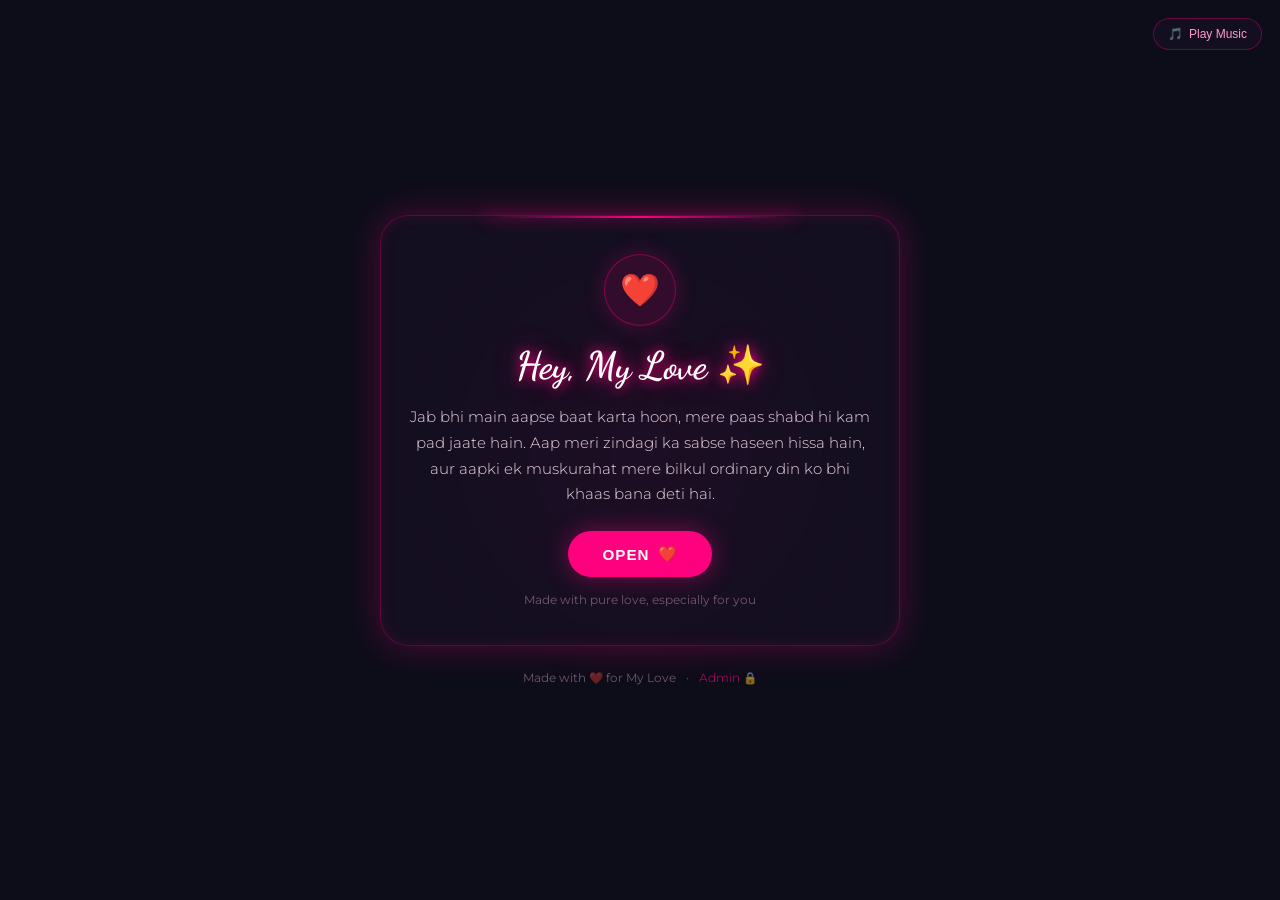
==== index.html @ ec3954b1 "Refactor welcome and question screens in index.htmlCHANGE" ====
<!DOCTYPE html>
<html lang="en">
<head>
  <meta charset="UTF-8">
  <meta name="viewport" content="width=device-width, initial-scale=1.0, maximum-scale=1.0, user-scalable=no">
  <title>A Little Question For You ❤️</title>
  <meta name="description" content="A romantic interactive proposal website created with pure love.">
  <meta name="theme-color" content="#0d0d1a">

  <!-- Google Fonts -->
  <link rel="preconnect" href="https://fonts.googleapis.com">
  <link rel="preconnect" href="https://fonts.gstatic.com" crossorigin>
  <link href="https://fonts.googleapis.com/css2?family=Dancing+Script:wght@600;700&family=Montserrat:ital,wght@0,300;0,400;0,600;0,700;1,400&display=swap" rel="stylesheet">

  <!-- Stylesheet (Relative Path for 100% GitHub Pages Compatibility) -->
  <link rel="stylesheet" href="style.css">
</head>
<body>

  <!-- Background Heart Pulsing Glow -->
  <div class="bg-heart-glow"></div>

  <!-- Audio Toggle (Web Audio API Synthesizer) -->
  <button id="audioToggleBtn" class="audio-btn" type="button" title="Toggle romantic music">
    <span>🎵</span> <span id="audioBtnText">Play Music</span>
  </button>

  <!-- Confetti Canvas -->
  <canvas id="confettiCanvas"></canvas>

  <!-- Floating Particles Container -->
  <div id="particleContainer"></div>

  <!-- Main Card -->
  <main class="card-container">
    <div class="card-top-rim"></div>

<!-- SCREEN 1: WELCOME --> 
<section id="step1" class="screen active"> 
    <div class="icon-badge pulse">❤️</div> 
    <h1 class="cursive-heading">Hey, <span class="gf-name">My Love</span> ✨</h1> 
    <p class="romantic-text" id="welcomeMsg"> 
        Jab bhi main aapse baat karta hoon, mere paas shabd hi kam pad jaate hain. Aap meri zindagi ka sabse haseen hissa hain, aur aapki ek muskurahat mere bilkul ordinary din ko bhi khaas bana deti hai. 
    </p> 
    <div> 
        <button type="button" id="openBtn" class="btn-primary" onclick="window.showStep(2)"> 
            <span>OPEN</span> <span>❤️</span> 
        </button> 
    </div> 
    <p style="font-size: 0.72rem; color: rgba(255, 200, 230, 0.4); margin-top: 16px;"> Made with pure love, especially for you </p> 
</section> 

<!-- SCREEN 2: A LITTLE SURPRISE --> 
<section id="step2" class="screen"> 
    <div class="icon-badge">💗</div> 
    <h2 class="cursive-heading">For You... 💗</h2> 
    <p class="romantic-text" id="surpriseMsg"> 
        I've been wanting to ask you a few things for a while. Sometimes, words get difficult when you're right in front of me, so I made this little space just for us. Ready for a few questions from my heart? 
    </p> 
    <div class="nav-buttons-row"> 
        <button type="button" class="btn-back" onclick="window.showStep(1)">← Back</button> 
        <button type="button" class="btn-primary" onclick="window.showStep(3)"> 
            <span>LET'S DO IT</span> <span>✨</span> 
        </button> 
    </div> 
</section> 

<!-- SCREEN 3: QUESTION ONE --> 
<section id="step3" class="screen"> 
    <span class="step-tag">Question 01 of 10</span> 
    <h3 class="cursive-heading" style="font-size: 1.8rem;">True Love ❤️</h3> 
    <p class="question-title">"Tumhare liye true love ka kya matlab hai aur tumhe kaise pata chalta hai ki tum sach mein kisi se pyar karti ho?"</p> 
    <textarea id="ansTrueLove" class="textarea-field" rows="3" placeholder="Apne dil ki baat likho yahan..."></textarea> 
    <p id="errStep3" class="error-msg">Please apna jawab likho, main sunna chahta hoon ❤️</p> 
    <div class="nav-buttons-row"> 
        <button type="button" class="btn-back" onclick="window.showStep(2)">← Back</button> 
        <button type="button" class="btn-primary" onclick="window.validateAndGo(3, 4)"> 
            <span>NEXT</span> <span>→</span> 
        </button> 
    </div> 
</section> 

<!-- SCREEN 4: QUESTION TWO --> 
<section id="step4" class="screen"> 
    <span class="step-tag">Question 02 of 10</span> 
    <h3 class="cursive-heading" style="font-size: 1.8rem;">Honest Feelings 💭</h3> 
    <p class="question-title">"Kya relationship mein hote hue kabhi tumhare dil mein kisi aur ladke ke liye romantic feelings aayi hain?"</p> 
    <textarea id="ansRomanticFeelings" class="textarea-field" rows="3" placeholder="Bilkul sach batana haan..."></textarea> 
    <p id="errStep4" class="error-msg">Sharmao mat, jo bhi hai sach batana 🤫</p> 
    <div class="nav-buttons-row"> 
        <button type="button" class="btn-back" onclick="window.showStep(3)">← Back</button> 
        <button type="button" class="btn-primary" onclick="window.validateAndGo(4, 5)"> 
            <span>NEXT</span> <span>→</span> 
        </button> 
    </div> 
</section> 

<!-- SCREEN 5: QUESTION THREE --> 
<section id="step5" class="screen"> 
    <span class="step-tag">Question 03 of 10</span> 
    <h3 class="cursive-heading" style="font-size: 1.8rem;">Our Future 🔮</h3> 
    <p class="question-title">"Kya tum mere sath apna future dekhti ho ya tum bas abhi jo hai usse khush ho?"</p> 
    <textarea id="ansOurFuture" class="textarea-field" rows="3" placeholder="Hamare aane wale kal ke bare mein kya sochti ho?"></textarea> 
    <p id="errStep5" class="error-msg">Mujhe hamare future ke bare mein janna hai ✨</p> 
    <div class="nav-buttons-row"> 
        <button type="button" class="btn-back" onclick="window.showStep(4)">← Back</button> 
        <button type="button" class="btn-primary" onclick="window.validateAndGo(5, 6)"> 
            <span>NEXT</span> <span>→</span> 
        </button> 
    </div> 
</section> 

<!-- SCREEN 6: QUESTION FOUR --> 
<section id="step6" class="screen"> 
    <span class="step-tag">Question 04 of 10</span> 
    <h3 class="cursive-heading" style="font-size: 1.8rem;">What If... 🤔</h3> 
    <p class="question-title">"Agar tumhare dil mein mere alawa kisi aur ke liye feelings develope ho jaye to tum kya karogi?"</p> 
    <textarea id="ansWhatIfFeelings" class="textarea-field" rows="3" placeholder="Aise situation mein tum kya step logi?"></textarea> 
    <p id="errStep6" class="error-msg">Please apna reaction share karo yahan ⚡</p> 
    <div class="nav-buttons-row"> 
        <button type="button" class="btn-back" onclick="window.showStep(5)">← Back</button> 
        <button type="button" class="btn-primary" onclick="window.validateAndGo(6, 7)"> 
            <span>NEXT</span> <span>→</span> 
        </button> 
    </div> 
</section> 

<!-- SCREEN 7: QUESTION FIVE --> 
<section id="step7" class="screen"> 
    <span class="step-tag">Question 05 of 10</span> 
    <h3 class="cursive-heading" style="font-size: 1.8rem;">The Reason ♾️</h3> 
    <p class="question-title">"Mere sath rahne ki tumhari sabse badi wajah kya hai?"</p> 
    <textarea id="ansBiggestReason" class="textarea-field" rows="3" placeholder="Aisa kya hai jo tumhe mujhse jode rakhta hai?"></textarea> 
    <p id="errStep7" class="error-msg">Ye wajah mere liye bohot khaas hai, please likho 💖</p> 
    <div class="nav-buttons-row"> 
        <button type="button" class="btn-back" onclick="window.showStep(6)">← Back</button> 
        <button type="button" class="btn-primary" onclick="window.validateAndGo(7, 8)"> 
            <span>NEXT</span> <span>→</span> 
        </button> 
    </div> 
</section> 

<!-- SCREEN 8: QUESTION SIX --> 
<section id="step8" class="screen"> 
    <span class="step-tag">Question 06 of 10</span> 
    <h3 class="cursive-heading" style="font-size: 1.8rem;">Time & Attention ⏳</h3> 
    <p class="question-title">"Agar mein tumhe pahle jitna time aur attention na de paun to kya tumhari mere liye feelings badal jayegi?"</p> 
    <textarea id="ansAttentionChange" class="textarea-field" rows="3" placeholder="Kya isse hamare pyaar par asar padega?"></textarea> 
    <p id="errStep8" class="error-msg">Mujhe aapka honest reply chahiye ispar 👀</p> 
    <div class="nav-buttons-row"> 
        <button type="button" class="btn-back" onclick="window.showStep(7)">← Back</button> 
        <button type="button" class="btn-primary" onclick="window.validateAndGo(8, 9)"> 
            <span>NEXT</span> <span>→</span> 
        </button> 
    </div> 
</section> 

<!-- SCREEN 9: QUESTION SEVEN --> 
<section id="step9" class="screen"> 
    <span class="step-tag">Question 07 of 10</span> 
    <h3 class="cursive-heading" style="font-size: 1.8rem;">Secret Fear 🥺</h3> 
    <p class="question-title">"Kya aisa kuch hai jo tum mujhe kahna chahti ho lekin darti ho ki mein bura na man jaun?"</p> 
    <textarea id="ansSecretFear" class="textarea-field" rows="3" placeholder="Befikra hoke bol do, main bura nahi manunga..."></textarea> 
    <p id="errStep9" class="error-msg">Don't worry, bina dare dil ki baat keh do yahan 💕</p> 
    <div class="nav-buttons-row"> 
        <button type="button" class="btn-back" onclick="window.showStep(8)">← Back</button> 
        <button type="button" class="btn-primary" onclick="window.validateAndGo(9, 10)"> 
            <span>NEXT</span> <span>→</span> 
        </button> 
    </div> 
</section> 

<!-- SCREEN 10: QUESTION EIGHT --> 
<section id="step10" class="screen"> 
    <span class="step-tag">Question 08 of 10</span> 
    <h3 class="cursive-heading" style="font-size: 1.8rem;">Commitment 💍</h3> 
    <p class="question-title">"Kya tum emotionally aur romantically sirf mere sath commited ho ya tumhare dil mein kisi aur ke liye bhi feelings hain?"</p> 
    <textarea id="ansPureCommitment" class="textarea-field" rows="3" placeholder="Kya ye dil sirf mera hai?"></textarea> 
    <p id="errStep10" class="error-msg">Mera dil rakhne ke liye hi sahi, apna jawab de do 💞</p> 
    <div class="nav-buttons-row"> 
        <button type="button" class="btn-back" onclick="window.showStep(9)">← Back</button> 
        <button type="button" class="btn-primary" onclick="window.validateAndGo(10, 11)"> 
            <span>NEXT</span> <span>→</span> 
        </button> 
    </div> 
</section> 

<!-- SCREEN 11: QUESTION NINE --> 
<section id="step11" class="screen"> 
    <span class="step-tag">Question 09 of 10</span> 
    <h3 class="cursive-heading" style="font-size: 1.8rem;">The Only One 👑</h3> 
    <p class="question-title">"Agar tumhe apne dil mein jis insan ke liye sachcha pyaar hai uska name batana ho to tum kiska name logi?"</p> 
    <input type="text" id="ansTrueLoveName" class="input-field" placeholder="Us lucky insan ka naam... 😉"> 
    <p id="errStep11" class="error-msg">Aapke dil ka raja kaun hai? Naam likho! 🌹</p> 
    <div class="nav-buttons-row"> 
        <button type="button" class="btn-back" onclick="window.showStep(10)">← Back</button> 
        <button type="button" class="btn-primary" onclick="window.validateAndGo(11, 12)"> 
            <span>NEXT</span> <span>→</span> 
        </button> 
    </div> 
</section> 

<!-- SCREEN 12: QUESTION TEN --> 
<section id="step12" class="screen"> 
    <span class="step-tag">Question 10 of 10</span> 
    <h3 class="cursive-heading" style="font-size: 1.8rem;">Dil Ki Baat 💌</h3> 
    <p class="question-title">"Tumhare dil mein kya hai jo tum mujhe kahna chahti ho?"</p> 
    <textarea id="ansFinalConfession" class="textarea-field" rows="3" placeholder="Jo kuch bhi bacha hai dil mein, sab keh do aaj..."></textarea> 
    <p id="errStep12" class="error-msg">Kuch to kaho, main sun raha hoon... 🧸</p> 
    <div class="nav-buttons-row"> 
        <button type="button" class="btn-back" onclick="window.showStep(11)">← Back</button> 
    </div>
</SECTION>
  <!-- SCREEN 8: THANK YOU -->
    <section id="step8" class="screen">
      <div class="icon-badge pulse">💖</div>
      <h1 class="cursive-heading">Thank You, My Love! 🥹❤️</h1>
      <p class="romantic-text" id="thankYouMsg">
        Thank you for sharing a little piece of your heart with me. Every word matters to me, and I'm so lucky to have these memories with you.
      </p>
      <p class="cursive-heading" style="font-size: 1.6rem; color: #ffb3d9; margin-top: 15px;">
        Forever & Always, <br><span id="yourNameSignature">Yours Forever</span> 🌹
      </p>
      <div style="margin-top: 25px;">
        <button type="button" class="btn-back" onclick="window.showStep(1)">Reread From Start ❤️</button>
      </div>
    </section>
  </main>

  <!-- Footer with Discreet Admin Link -->
  <footer class="footer-bar">
    <span>Made with ❤️ for <span class="gf-name">My Love</span></span>
    <span>·</span>
    <a href="adminkk.html" class="footer-link">Admin 🔒</a>
  </footer>

  <!-- JavaScript Engine (Relative Path) -->
  <script src="script.js"></script>
</body>
</html>
---- style.css ----
/* ==========================================================================
   ROMANTIC PROPOSAL WEBSITE - STYLESHEET (style.css)
   Colors: Dark Midnight (#0d0d1a) & Neon Pink (#ff007f)
   ========================================================================== */

:root {
  --bg-color: #0d0d1a;
  --card-bg: rgba(22, 16, 35, 0.78);
  --neon-pink: #ff007f;
  --neon-pink-hover: #e60073;
  --neon-pink-soft: rgba(255, 0, 127, 0.15);
  --neon-glow: rgba(255, 0, 127, 0.45);
  --text-white: #ffffff;
  --text-muted: #fce7f3;
  --border-pink: rgba(255, 0, 127, 0.3);
}

* {
  box-sizing: border-box;
  margin: 0;
  padding: 0;
  -webkit-tap-highlight-color: transparent;
}

body {
  background-color: var(--bg-color);
  color: var(--text-muted);
  font-family: 'Montserrat', -apple-system, BlinkMacSystemFont, "Segoe UI", Roboto, sans-serif;
  min-height: 100vh;
  display: flex;
  flex-direction: column;
  align-items: center;
  justify-content: center;
  overflow-x: hidden;
  position: relative;
  padding: 16px;
}

/* Ambient Pulsing Heart Backdrop */
.bg-heart-glow {
  position: fixed;
  top: 50%;
  left: 50%;
  transform: translate(-50%, -50%);
  width: 480px;
  height: 480px;
  border-radius: 50%;
  background: radial-gradient(circle, rgba(255, 0, 127, 0.18) 0%, rgba(13, 13, 26, 0) 70%);
  pointer-events: none;
  z-index: 0;
  animation: heartPulse 2.4s infinite ease-in-out;
}

@keyframes heartPulse {
  0% { transform: translate(-50%, -50%) scale(0.96); opacity: 0.6; }
  14% { transform: translate(-50%, -50%) scale(1.15); opacity: 0.95; }
  28% { transform: translate(-50%, -50%) scale(1.0); opacity: 0.7; }
  42% { transform: translate(-50%, -50%) scale(1.22); opacity: 1; }
  70% { transform: translate(-50%, -50%) scale(0.96); opacity: 0.6; }
  100% { transform: translate(-50%, -50%) scale(0.96); opacity: 0.6; }
}

/* Floating Upward Particles & Hearts */
.particle {
  position: fixed;
  bottom: -30px;
  color: var(--neon-pink);
  pointer-events: none;
  z-index: 1;
  animation: floatUp linear infinite;
}

@keyframes floatUp {
  0% { transform: translateY(0) rotate(0deg); opacity: 0; }
  20% { opacity: 0.8; }
  80% { opacity: 0.5; }
  100% { transform: translateY(-115vh) rotate(360deg); opacity: 0; }
}

/* Glassmorphism Card Container */
.card-container {
  position: relative;
  z-index: 10;
  width: 100%;
  max-width: 520px;
  background: var(--card-bg);
  backdrop-filter: blur(18px);
  -webkit-backdrop-filter: blur(18px);
  border: 1px solid var(--border-pink);
  border-radius: 28px;
  padding: 38px 28px;
  text-align: center;
  box-shadow: 0 0 35px rgba(255, 0, 127, 0.28), inset 0 0 15px rgba(255, 0, 127, 0.12);
  transition: all 0.3s ease;
}

.card-top-rim {
  position: absolute;
  top: 0;
  left: 20%;
  right: 20%;
  height: 2px;
  background: linear-gradient(90deg, transparent, var(--neon-pink), transparent);
  box-shadow: 0 0 15px var(--neon-pink);
}

/* Screen Switching (Only active is displayed) */
.screen {
  display: none;
  opacity: 0;
  transform: scale(0.97);
  transition: opacity 0.3s ease, transform 0.3s ease;
}

.screen.active {
  display: block;
  opacity: 1;
  transform: scale(1);
}

/* Romantic Headings & Typography */
.cursive-heading {
  font-family: 'Dancing Script', cursive, -apple-system, sans-serif;
  font-size: 2.4rem;
  font-weight: 700;
  color: var(--text-white);
  text-shadow: 0 0 12px var(--neon-pink), 0 0 25px rgba(255, 0, 127, 0.5);
  margin-bottom: 14px;
  line-height: 1.25;
}

.romantic-text {
  font-size: 0.95rem;
  line-height: 1.7;
  color: rgba(255, 230, 242, 0.92);
  font-weight: 300;
  margin-bottom: 24px;
}

.question-title {
  font-size: 1.05rem;
  font-weight: 600;
  color: #ffffff;
  margin-bottom: 18px;
  line-height: 1.5;
}

.step-tag {
  font-size: 0.7rem;
  text-transform: uppercase;
  letter-spacing: 2px;
  color: var(--neon-pink);
  font-weight: 700;
  margin-bottom: 6px;
  display: inline-block;
}

/* Form Inputs */
.input-field, .textarea-field {
  width: 100%;
  background: rgba(0, 0, 0, 0.5);
  border: 1px solid rgba(255, 0, 127, 0.35);
  border-radius: 16px;
  padding: 14px 18px;
  color: #ffffff;
  font-family: 'Montserrat', sans-serif;
  font-size: 0.9rem;
  outline: none;
  transition: border-color 0.25s, box-shadow 0.25s;
  margin-bottom: 6px;
}

.textarea-field {
  resize: none;
}

.input-field:focus, .textarea-field:focus {
  border-color: var(--neon-pink);
  box-shadow: 0 0 16px rgba(255, 0, 127, 0.5);
}

.input-field::placeholder, .textarea-field::placeholder {
  color: rgba(255, 182, 218, 0.4);
}

/* Buttons */
.btn-primary {
  background: var(--neon-pink);
  color: #ffffff;
  border: none;
  border-radius: 50px;
  padding: 14px 34px;
  font-size: 0.95rem;
  font-weight: 600;
  letter-spacing: 1px;
  cursor: pointer;
  box-shadow: 0 0 25px var(--neon-glow);
  transition: all 0.2s ease;
  display: inline-flex;
  align-items: center;
  justify-content: center;
  gap: 8px;
}

.btn-primary:hover {
  background: var(--neon-pink-hover);
  box-shadow: 0 0 35px rgba(255, 0, 127, 0.7);
  transform: translateY(-2px);
}

.btn-primary:active {
  transform: translateY(0) scale(0.98);
}

.btn-primary:disabled {
  opacity: 0.6;
  cursor: not-allowed;
  transform: none;
}

.btn-back {
  background: rgba(255, 255, 255, 0.08);
  color: rgba(255, 220, 240, 0.85);
  border: none;
  border-radius: 50px;
  padding: 12px 22px;
  font-size: 0.85rem;
  cursor: pointer;
  transition: background 0.2s;
}

.btn-back:hover {
  background: rgba(255, 255, 255, 0.16);
  color: #ffffff;
}

.nav-buttons-row {
  display: flex;
  align-items: center;
  justify-content: space-between;
  margin-top: 20px;
  gap: 12px;
}

/* Pulsing Heart Icon Badge */
.icon-badge {
  width: 72px;
  height: 72px;
  border-radius: 50%;
  background: rgba(255, 0, 127, 0.12);
  border: 1px solid rgba(255, 0, 127, 0.4);
  box-shadow: 0 0 20px rgba(255, 0, 127, 0.25);
  display: inline-flex;
  align-items: center;
  justify-content: center;
  margin-bottom: 16px;
  font-size: 2rem;
}

.pulse {
  animation: heartPulse 2s infinite ease-in-out;
}

/* Error Notice */
.error-msg {
  color: #ff4d94;
  font-size: 0.78rem;
  margin-top: 6px;
  display: none;
}

/* Ambient Audio Toggle Button */
.audio-btn {
  position: fixed;
  top: 18px;
  right: 18px;
  background: rgba(22, 16, 35, 0.85);
  border: 1px solid rgba(255, 0, 127, 0.35);
  color: #ff99cc;
  border-radius: 50px;
  padding: 8px 14px;
  font-size: 0.75rem;
  cursor: pointer;
  z-index: 50;
  backdrop-filter: blur(10px);
  display: flex;
  align-items: center;
  gap: 6px;
  transition: all 0.2s;
}

.audio-btn:hover {
  border-color: var(--neon-pink);
  box-shadow: 0 0 15px rgba(255, 0, 127, 0.4);
}

/* Footer Link */
.footer-bar {
  margin-top: 25px;
  font-size: 0.72rem;
  color: rgba(255, 200, 230, 0.4);
  z-index: 10;
  display: flex;
  align-items: center;
  gap: 10px;
}

.footer-link {
  color: rgba(255, 0, 127, 0.6);
  text-decoration: none;
  transition: color 0.2s;
}

.footer-link:hover {
  color: #ff007f;
}

/* Confetti Canvas */
#confettiCanvas {
  position: fixed;
  top: 0;
  left: 0;
  width: 100vw;
  height: 100vh;
  pointer-events: none;
  z-index: 100;
}

/* ==========================================================================
   ADMIN DASHBOARD SPECIFIC STYLES (adminkk.html)
   ========================================================================== */
.admin-container {
  width: 100%;
  max-width: 860px;
  margin: 20px auto;
  z-index: 10;
}

.admin-header {
  display: flex;
  justify-content: space-between;
  align-items: center;
  margin-bottom: 24px;
  padding-bottom: 16px;
  border-bottom: 1px solid rgba(255, 0, 127, 0.25);
}

.admin-stat-grid {
  display: grid;
  grid-template-columns: repeat(auto-fit, minmax(200px, 1fr));
  gap: 16px;
  margin-bottom: 24px;
}

.stat-box {
  background: rgba(22, 16, 35, 0.75);
  border: 1px solid rgba(255, 0, 127, 0.25);
  border-radius: 20px;
  padding: 18px;
  backdrop-filter: blur(12px);
}

.stat-number {
  font-size: 2.2rem;
  font-weight: 700;
  color: #ffffff;
  margin-top: 6px;
}

.response-card {
  background: rgba(22, 16, 35, 0.85);
  border: 1px solid rgba(255, 0, 127, 0.3);
  border-radius: 20px;
  padding: 22px;
  margin-bottom: 16px;
  backdrop-filter: blur(14px);
  text-align: left;
  transition: border-color 0.2s;
}

.response-card:hover {
  border-color: rgba(255, 0, 127, 0.6);
}

.response-meta {
  display: flex;
  justify-content: space-between;
  align-items: center;
  margin-bottom: 14px;
  padding-bottom: 10px;
  border-bottom: 1px solid rgba(255, 0, 127, 0.15);
}

.response-qa {
  margin-bottom: 10px;
  font-size: 0.85rem;
  line-height: 1.6;
}

.response-qa strong {
  color: var(--neon-pink);
  display: block;
  font-size: 0.78rem;
  text-transform: uppercase;
  letter-spacing: 0.5px;
}

.response-message-box {
  background: rgba(255, 0, 127, 0.08);
  border: 1px solid rgba(255, 0, 127, 0.3);
  border-radius: 14px;
  padding: 14px;
  margin-top: 12px;
  font-style: italic;
  color: #ffe6f2;
}

/* Mobile Responsiveness */
@media (max-width: 480px) {
  .card-container {
    padding: 28px 18px;
  }
  .cursive-heading {
    font-size: 2rem;
  }
  .btn-primary {
    padding: 12px 24px;
    font-size: 0.9rem;
  }
}
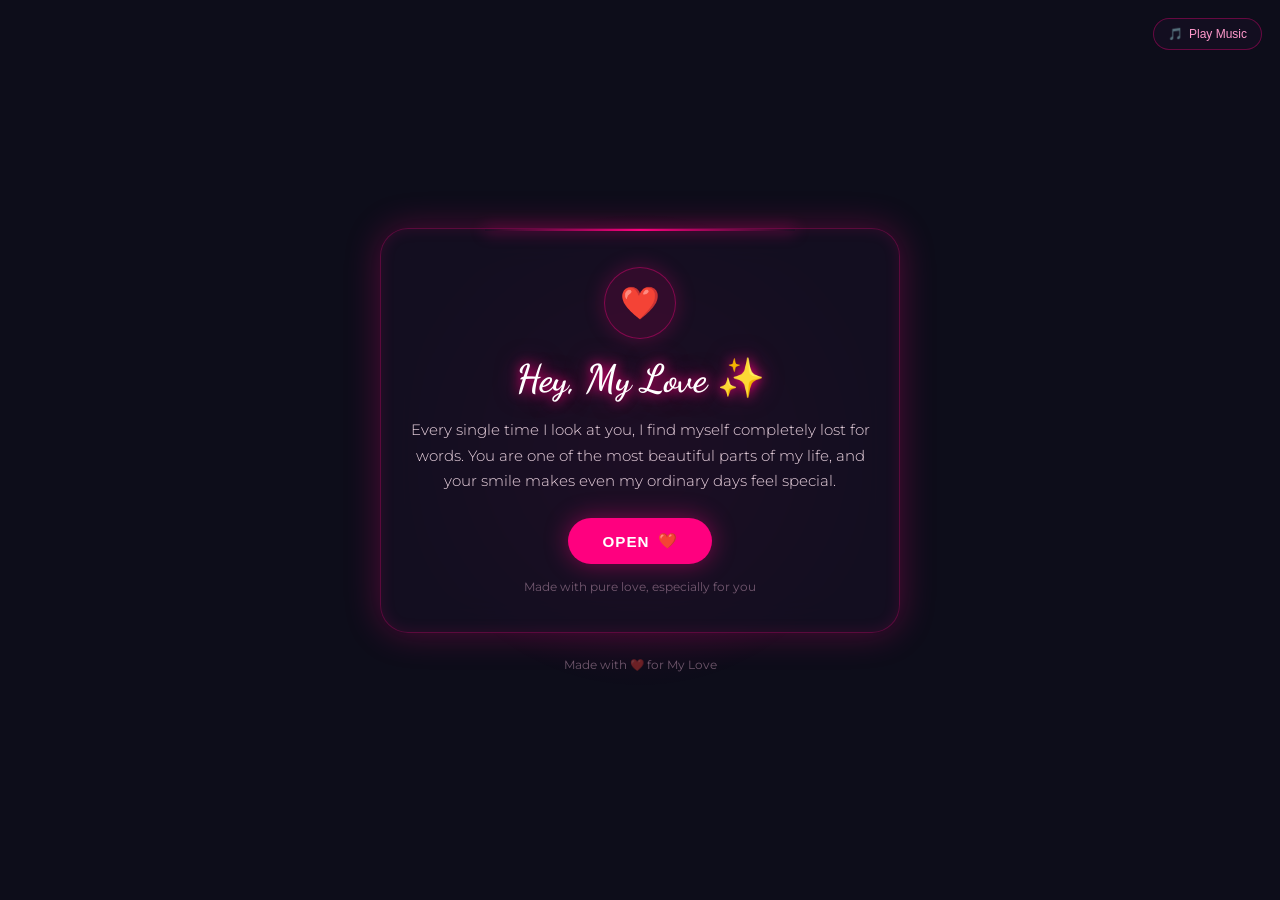
==== commit 0b0e887d: "Rename index.txt to index.html" ====
--- a/index.html
+++ b/index.html
@@ -35,189 +35,135 @@
   <main class="card-container">
     <div class="card-top-rim"></div>
 
-<!-- SCREEN 1: WELCOME --> 
-<section id="step1" class="screen active"> 
-    <div class="icon-badge pulse">❤️</div> 
-    <h1 class="cursive-heading">Hey, <span class="gf-name">My Love</span> ✨</h1> 
-    <p class="romantic-text" id="welcomeMsg"> 
-        Jab bhi main aapse baat karta hoon, mere paas shabd hi kam pad jaate hain. Aap meri zindagi ka sabse haseen hissa hain, aur aapki ek muskurahat mere bilkul ordinary din ko bhi khaas bana deti hai. 
-    </p> 
-    <div> 
-        <button type="button" id="openBtn" class="btn-primary" onclick="window.showStep(2)"> 
-            <span>OPEN</span> <span>❤️</span> 
-        </button> 
-    </div> 
-    <p style="font-size: 0.72rem; color: rgba(255, 200, 230, 0.4); margin-top: 16px;"> Made with pure love, especially for you </p> 
-</section> 
-
-<!-- SCREEN 2: A LITTLE SURPRISE --> 
-<section id="step2" class="screen"> 
-    <div class="icon-badge">💗</div> 
-    <h2 class="cursive-heading">For You... 💗</h2> 
-    <p class="romantic-text" id="surpriseMsg"> 
-        I've been wanting to ask you a few things for a while. Sometimes, words get difficult when you're right in front of me, so I made this little space just for us. Ready for a few questions from my heart? 
-    </p> 
-    <div class="nav-buttons-row"> 
-        <button type="button" class="btn-back" onclick="window.showStep(1)">← Back</button> 
-        <button type="button" class="btn-primary" onclick="window.showStep(3)"> 
-            <span>LET'S DO IT</span> <span>✨</span> 
-        </button> 
-    </div> 
-</section> 
-
-<!-- SCREEN 3: QUESTION ONE --> 
-<section id="step3" class="screen"> 
-    <span class="step-tag">Question 01 of 10</span> 
-    <h3 class="cursive-heading" style="font-size: 1.8rem;">True Love ❤️</h3> 
-    <p class="question-title">"Tumhare liye true love ka kya matlab hai aur tumhe kaise pata chalta hai ki tum sach mein kisi se pyar karti ho?"</p> 
-    <textarea id="ansTrueLove" class="textarea-field" rows="3" placeholder="Apne dil ki baat likho yahan..."></textarea> 
-    <p id="errStep3" class="error-msg">Please apna jawab likho, main sunna chahta hoon ❤️</p> 
-    <div class="nav-buttons-row"> 
-        <button type="button" class="btn-back" onclick="window.showStep(2)">← Back</button> 
-        <button type="button" class="btn-primary" onclick="window.validateAndGo(3, 4)"> 
-            <span>NEXT</span> <span>→</span> 
-        </button> 
-    </div> 
-</section> 
-
-<!-- SCREEN 4: QUESTION TWO --> 
-<section id="step4" class="screen"> 
-    <span class="step-tag">Question 02 of 10</span> 
-    <h3 class="cursive-heading" style="font-size: 1.8rem;">Honest Feelings 💭</h3> 
-    <p class="question-title">"Kya relationship mein hote hue kabhi tumhare dil mein kisi aur ladke ke liye romantic feelings aayi hain?"</p> 
-    <textarea id="ansRomanticFeelings" class="textarea-field" rows="3" placeholder="Bilkul sach batana haan..."></textarea> 
-    <p id="errStep4" class="error-msg">Sharmao mat, jo bhi hai sach batana 🤫</p> 
-    <div class="nav-buttons-row"> 
-        <button type="button" class="btn-back" onclick="window.showStep(3)">← Back</button> 
-        <button type="button" class="btn-primary" onclick="window.validateAndGo(4, 5)"> 
-            <span>NEXT</span> <span>→</span> 
-        </button> 
-    </div> 
-</section> 
-
-<!-- SCREEN 5: QUESTION THREE --> 
-<section id="step5" class="screen"> 
-    <span class="step-tag">Question 03 of 10</span> 
-    <h3 class="cursive-heading" style="font-size: 1.8rem;">Our Future 🔮</h3> 
-    <p class="question-title">"Kya tum mere sath apna future dekhti ho ya tum bas abhi jo hai usse khush ho?"</p> 
-    <textarea id="ansOurFuture" class="textarea-field" rows="3" placeholder="Hamare aane wale kal ke bare mein kya sochti ho?"></textarea> 
-    <p id="errStep5" class="error-msg">Mujhe hamare future ke bare mein janna hai ✨</p> 
-    <div class="nav-buttons-row"> 
-        <button type="button" class="btn-back" onclick="window.showStep(4)">← Back</button> 
-        <button type="button" class="btn-primary" onclick="window.validateAndGo(5, 6)"> 
-            <span>NEXT</span> <span>→</span> 
-        </button> 
-    </div> 
-</section> 
-
-<!-- SCREEN 6: QUESTION FOUR --> 
-<section id="step6" class="screen"> 
-    <span class="step-tag">Question 04 of 10</span> 
-    <h3 class="cursive-heading" style="font-size: 1.8rem;">What If... 🤔</h3> 
-    <p class="question-title">"Agar tumhare dil mein mere alawa kisi aur ke liye feelings develope ho jaye to tum kya karogi?"</p> 
-    <textarea id="ansWhatIfFeelings" class="textarea-field" rows="3" placeholder="Aise situation mein tum kya step logi?"></textarea> 
-    <p id="errStep6" class="error-msg">Please apna reaction share karo yahan ⚡</p> 
-    <div class="nav-buttons-row"> 
-        <button type="button" class="btn-back" onclick="window.showStep(5)">← Back</button> 
-        <button type="button" class="btn-primary" onclick="window.validateAndGo(6, 7)"> 
-            <span>NEXT</span> <span>→</span> 
-        </button> 
-    </div> 
-</section> 
-
-<!-- SCREEN 7: QUESTION FIVE --> 
-<section id="step7" class="screen"> 
-    <span class="step-tag">Question 05 of 10</span> 
-    <h3 class="cursive-heading" style="font-size: 1.8rem;">The Reason ♾️</h3> 
-    <p class="question-title">"Mere sath rahne ki tumhari sabse badi wajah kya hai?"</p> 
-    <textarea id="ansBiggestReason" class="textarea-field" rows="3" placeholder="Aisa kya hai jo tumhe mujhse jode rakhta hai?"></textarea> 
-    <p id="errStep7" class="error-msg">Ye wajah mere liye bohot khaas hai, please likho 💖</p> 
-    <div class="nav-buttons-row"> 
-        <button type="button" class="btn-back" onclick="window.showStep(6)">← Back</button> 
-        <button type="button" class="btn-primary" onclick="window.validateAndGo(7, 8)"> 
-            <span>NEXT</span> <span>→</span> 
-        </button> 
-    </div> 
-</section> 
-
-<!-- SCREEN 8: QUESTION SIX --> 
-<section id="step8" class="screen"> 
-    <span class="step-tag">Question 06 of 10</span> 
-    <h3 class="cursive-heading" style="font-size: 1.8rem;">Time & Attention ⏳</h3> 
-    <p class="question-title">"Agar mein tumhe pahle jitna time aur attention na de paun to kya tumhari mere liye feelings badal jayegi?"</p> 
-    <textarea id="ansAttentionChange" class="textarea-field" rows="3" placeholder="Kya isse hamare pyaar par asar padega?"></textarea> 
-    <p id="errStep8" class="error-msg">Mujhe aapka honest reply chahiye ispar 👀</p> 
-    <div class="nav-buttons-row"> 
-        <button type="button" class="btn-back" onclick="window.showStep(7)">← Back</button> 
-        <button type="button" class="btn-primary" onclick="window.validateAndGo(8, 9)"> 
-            <span>NEXT</span> <span>→</span> 
-        </button> 
-    </div> 
-</section> 
-
-<!-- SCREEN 9: QUESTION SEVEN --> 
-<section id="step9" class="screen"> 
-    <span class="step-tag">Question 07 of 10</span> 
-    <h3 class="cursive-heading" style="font-size: 1.8rem;">Secret Fear 🥺</h3> 
-    <p class="question-title">"Kya aisa kuch hai jo tum mujhe kahna chahti ho lekin darti ho ki mein bura na man jaun?"</p> 
-    <textarea id="ansSecretFear" class="textarea-field" rows="3" placeholder="Befikra hoke bol do, main bura nahi manunga..."></textarea> 
-    <p id="errStep9" class="error-msg">Don't worry, bina dare dil ki baat keh do yahan 💕</p> 
-    <div class="nav-buttons-row"> 
-        <button type="button" class="btn-back" onclick="window.showStep(8)">← Back</button> 
-        <button type="button" class="btn-primary" onclick="window.validateAndGo(9, 10)"> 
-            <span>NEXT</span> <span>→</span> 
-        </button> 
-    </div> 
-</section> 
-
-<!-- SCREEN 10: QUESTION EIGHT --> 
-<section id="step10" class="screen"> 
-    <span class="step-tag">Question 08 of 10</span> 
-    <h3 class="cursive-heading" style="font-size: 1.8rem;">Commitment 💍</h3> 
-    <p class="question-title">"Kya tum emotionally aur romantically sirf mere sath commited ho ya tumhare dil mein kisi aur ke liye bhi feelings hain?"</p> 
-    <textarea id="ansPureCommitment" class="textarea-field" rows="3" placeholder="Kya ye dil sirf mera hai?"></textarea> 
-    <p id="errStep10" class="error-msg">Mera dil rakhne ke liye hi sahi, apna jawab de do 💞</p> 
-    <div class="nav-buttons-row"> 
-        <button type="button" class="btn-back" onclick="window.showStep(9)">← Back</button> 
-        <button type="button" class="btn-primary" onclick="window.validateAndGo(10, 11)"> 
-            <span>NEXT</span> <span>→</span> 
-        </button> 
-    </div> 
-</section> 
-
-<!-- SCREEN 11: QUESTION NINE --> 
-<section id="step11" class="screen"> 
-    <span class="step-tag">Question 09 of 10</span> 
-    <h3 class="cursive-heading" style="font-size: 1.8rem;">The Only One 👑</h3> 
-    <p class="question-title">"Agar tumhe apne dil mein jis insan ke liye sachcha pyaar hai uska name batana ho to tum kiska name logi?"</p> 
-    <input type="text" id="ansTrueLoveName" class="input-field" placeholder="Us lucky insan ka naam... 😉"> 
-    <p id="errStep11" class="error-msg">Aapke dil ka raja kaun hai? Naam likho! 🌹</p> 
-    <div class="nav-buttons-row"> 
-        <button type="button" class="btn-back" onclick="window.showStep(10)">← Back</button> 
-        <button type="button" class="btn-primary" onclick="window.validateAndGo(11, 12)"> 
-            <span>NEXT</span> <span>→</span> 
-        </button> 
-    </div> 
-</section> 
-
-<!-- SCREEN 12: QUESTION TEN --> 
-<section id="step12" class="screen"> 
-    <span class="step-tag">Question 10 of 10</span> 
-    <h3 class="cursive-heading" style="font-size: 1.8rem;">Dil Ki Baat 💌</h3> 
-    <p class="question-title">"Tumhare dil mein kya hai jo tum mujhe kahna chahti ho?"</p> 
-    <textarea id="ansFinalConfession" class="textarea-field" rows="3" placeholder="Jo kuch bhi bacha hai dil mein, sab keh do aaj..."></textarea> 
-    <p id="errStep12" class="error-msg">Kuch to kaho, main sun raha hoon... 🧸</p> 
-    <div class="nav-buttons-row"> 
-        <button type="button" class="btn-back" onclick="window.showStep(11)">← Back</button> 
-    </div>
-</SECTION>
-  <!-- SCREEN 8: THANK YOU -->
+    <!-- SCREEN 1: WELCOME -->
+    <section id="step1" class="screen active">
+      <div class="icon-badge pulse">❤️</div>
+      <h1 class="cursive-heading">Hey, <span class="gf-name">My Love</span> ✨</h1>
+      <p class="romantic-text" id="welcomeMsg">
+        Every single time I look at you, I find myself completely lost for words. You are one of the most beautiful parts of my life, and your smile makes even my ordinary days feel special.
+      </p>
+      <div>
+        <button type="button" id="openBtn" class="btn-primary" onclick="window.showStep(2)">
+          <span>OPEN</span> <span>❤️</span>
+        </button>
+      </div>
+      <p style="font-size: 0.72rem; color: rgba(255, 200, 230, 0.4); margin-top: 16px;">
+        Made with pure love, especially for you
+      </p>
+    </section>
+
+    <!-- SCREEN 2: A LITTLE SURPRISE -->
+    <section id="step2" class="screen">
+      <div class="icon-badge">💗</div>
+      <h2 class="cursive-heading">For You... 💗</h2>
+      <p class="romantic-text" id="surpriseMsg">
+        I've been wanting to ask you a few things for a while. Sometimes, words get difficult when you're right in front of me, so I made this little space just for us. Ready for a few questions from my heart?
+      </p>
+      <div class="nav-buttons-row">
+        <button type="button" class="btn-back" onclick="window.showStep(1)">← Back</button>
+        <button type="button" class="btn-primary" onclick="window.showStep(3)">
+          <span>LET'S DO IT</span> <span>✨</span>
+        </button>
+      </div>
+    </section>
+
+    <!-- SCREEN 3: QUESTION ONE -->
+    <section id="step3" class="screen">
+      <span class="step-tag">Question 01 of 04</span>
+      <h3 class="cursive-heading" style="font-size: 1.8rem;">A Special Memory 💭</h3>
+      <p class="question-title">"What is one special moment with me that always brings a smile to your face?"</p>
+      <textarea id="ansBestMemory" class="textarea-field" rows="3" placeholder="Tell me about that memory..."></textarea>
+      <p id="errStep3" class="error-msg">Please write a memory before moving forward ❤️</p>
+      <div class="nav-buttons-row">
+        <button type="button" class="btn-back" onclick="window.showStep(2)">← Back</button>
+        <button type="button" class="btn-primary" onclick="window.validateAndGo(3, 4)">
+          <span>NEXT</span> <span>→</span>
+        </button>
+      </div>
+    </section>
+
+    <!-- SCREEN 4: QUESTION TWO -->
+    <section id="step4" class="screen">
+      <span class="step-tag">Question 02 of 04</span>
+      <h3 class="cursive-heading" style="font-size: 1.8rem;">Our Getaway ✈️</h3>
+      <p class="question-title">"If we could escape from the world together for a weekend, where would you want us to go?"</p>
+      <textarea id="ansDreamDestination" class="textarea-field" rows="3" placeholder="Tell me our dream destination..."></textarea>
+      <p id="errStep4" class="error-msg">Please share our dream destination ✈️</p>
+      <div class="nav-buttons-row">
+        <button type="button" class="btn-back" onclick="window.showStep(3)">← Back</button>
+        <button type="button" class="btn-primary" onclick="window.validateAndGo(4, 5)">
+          <span>NEXT</span> <span>→</span>
+        </button>
+      </div>
+    </section>
+
+    <!-- SCREEN 5: QUESTION THREE -->
+    <section id="step5" class="screen">
+      <span class="step-tag">Question 03 of 04</span>
+      <h3 class="cursive-heading" style="font-size: 1.8rem;">Honest Confession 😄</h3>
+      <p class="question-title">"What is one of my annoying habits that you secretly find cute?"</p>
+      <textarea id="ansCuteHabit" class="textarea-field" rows="3" placeholder="Be honest with me 😄"></textarea>
+      <p id="errStep5" class="error-msg">Tell me that cute habit! 😄</p>
+      <div class="nav-buttons-row">
+        <button type="button" class="btn-back" onclick="window.showStep(4)">← Back</button>
+        <button type="button" class="btn-primary" onclick="window.validateAndGo(5, 6)">
+          <span>NEXT</span> <span>→</span>
+        </button>
+      </div>
+    </section>
+
+    <!-- SCREEN 6: QUESTION FOUR -->
+    <section id="step6" class="screen">
+      <span class="step-tag">Question 04 of 04</span>
+      <h3 class="cursive-heading" style="font-size: 1.8rem;">Our Song 🎶</h3>
+      <p class="question-title">"Which song reminds you of us whenever you hear it?"</p>
+      <input type="text" id="ansOurSong" class="input-field" placeholder="Our special song 🎶">
+      <p id="errStep6" class="error-msg">Please share our song 🎶</p>
+      <div class="nav-buttons-row">
+        <button type="button" class="btn-back" onclick="window.showStep(5)">← Back</button>
+        <button type="button" class="btn-primary" onclick="window.validateAndGo(6, 7)">
+          <span>NEXT</span> <span>→</span>
+        </button>
+      </div>
+    </section>
+<!-- index.html me step7 aur step8 aur Footer ko iss tarah update karein: -->
+
+    <!-- SCREEN 7: HER HEART'S MESSAGE & LOVE LETTER -->
+    <section id="step7" class="screen">
+      <span class="step-tag">Final Step</span>
+      <h2 class="cursive-heading" style="font-size: 2rem;">One Last Thing, My Love 💌</h2>
+      
+      <!-- Love Letter & Tarif Section -->
+      <div class="romantic-text" style="background: rgba(255,0,127,0.1); border: 1px solid rgba(255,0,127,0.3); padding: 16px; border-radius: 16px; margin-bottom: 20px; text-align: left; font-style: italic;">
+        "Mere dil ki sabse pyaari cheez ho tum. Aapki ek muskaan mere poore din ko roshan kar deti hai. Tumhare saath har ek lamha bohot khaas hai. Mujhse jude apne saare jazbaat aur pyaari baatein yahan likho, main hamesha dil se sununga ❤️"
+      </div>
+
+      <p class="question-title">"If there's anything you've wanted to tell me about us, your feelings, or your dreams, write whatever your heart wants."</p>
+      <textarea id="ansFinalMessage" class="textarea-field" rows="4" placeholder="Write your heart out... I'm listening ❤️"></textarea>
+      <p id="errStep7" class="error-msg">Please write a small note from your heart 💖</p>
+      
+      <div class="nav-buttons-row" style="flex-direction: column; gap: 10px;">
+        <div style="display: flex; gap: 10px; width: 100%;">
+          <button type="button" class="btn-back" onclick="window.showStep(6)" style="flex: 1;">← Back</button>
+          <button type="button" id="submitBtn" class="btn-primary" style="flex: 2;">
+            <span>SAVE RESPONSE</span> <span>💖</span>
+          </button>
+        </div>
+      </div>
+    </section>
+
+    <!-- SCREEN 8: THANK YOU & WHATSAPP SEND -->
     <section id="step8" class="screen">
       <div class="icon-badge pulse">💖</div>
       <h1 class="cursive-heading">Thank You, My Love! 🥹❤️</h1>
       <p class="romantic-text" id="thankYouMsg">
-        Thank you for sharing a little piece of your heart with me. Every word matters to me, and I'm so lucky to have these memories with you.
-      </p>
+        Aapne jo bhi likha woh mere paas safe save ho gaya hai. Ab aap niche diye gaye button par click karke saare answers WhatsApp par bhi mujhe bhej sakti hain! 📱
+      </p>
+
+      <button type="button" id="sendWhatsappBtn" class="btn-primary" style="background: #25D366; width: 100%; margin-top: 10px; margin-bottom: 15px;">
+        <span>SEND TO WHATSAPP 📱</span>
+      </button>
+
       <p class="cursive-heading" style="font-size: 1.6rem; color: #ffb3d9; margin-top: 15px;">
         Forever & Always, <br><span id="yourNameSignature">Yours Forever</span> 🌹
       </p>
@@ -227,14 +173,31 @@
     </section>
   </main>
 
-  <!-- Footer with Discreet Admin Link -->
+  <!-- Footer (Admin Link Hata diya gaya hai) -->
   <footer class="footer-bar">
     <span>Made with ❤️ for <span class="gf-name">My Love</span></span>
-    <span>·</span>
-    <a href="adminkk.html" class="footer-link">Admin 🔒</a>
   </footer>
-
-  <!-- JavaScript Engine (Relative Path) -->
-  <script src="script.js"></script>
-</body>
-</html>
+  <!-- function doPost(e) {
+  try {
+    var sheet = SpreadsheetApp.getActiveSpreadsheet().getActiveSheet();
+    var data = JSON.parse(e.postData.contents);
+    
+    // Header check
+    if (sheet.getLastRow() === 0) {
+      sheet.appendRow(["Timestamp", "Submission ID", "Step", "Question/Field", "Answer", "Girlfriend Name"]);
+    }
+    
+    sheet.appendRow([
+      new Date(),
+      data.submissionId || "",
+      data.step || "",
+      data.field || "",
+      data.answer || "",
+      data.girlfriendName || ""
+    ]);
+    
+    return ContentService.createTextOutput(JSON.stringify({"result": "success"})).setMimeType(ContentService.MimeType.JSON);
+  } catch(error) {
+    return ContentService.createTextOutput(JSON.stringify({"result": "error", "error": error.toString()})).setMimeType(ContentService.MimeType.JSON);
+  }
+} -->
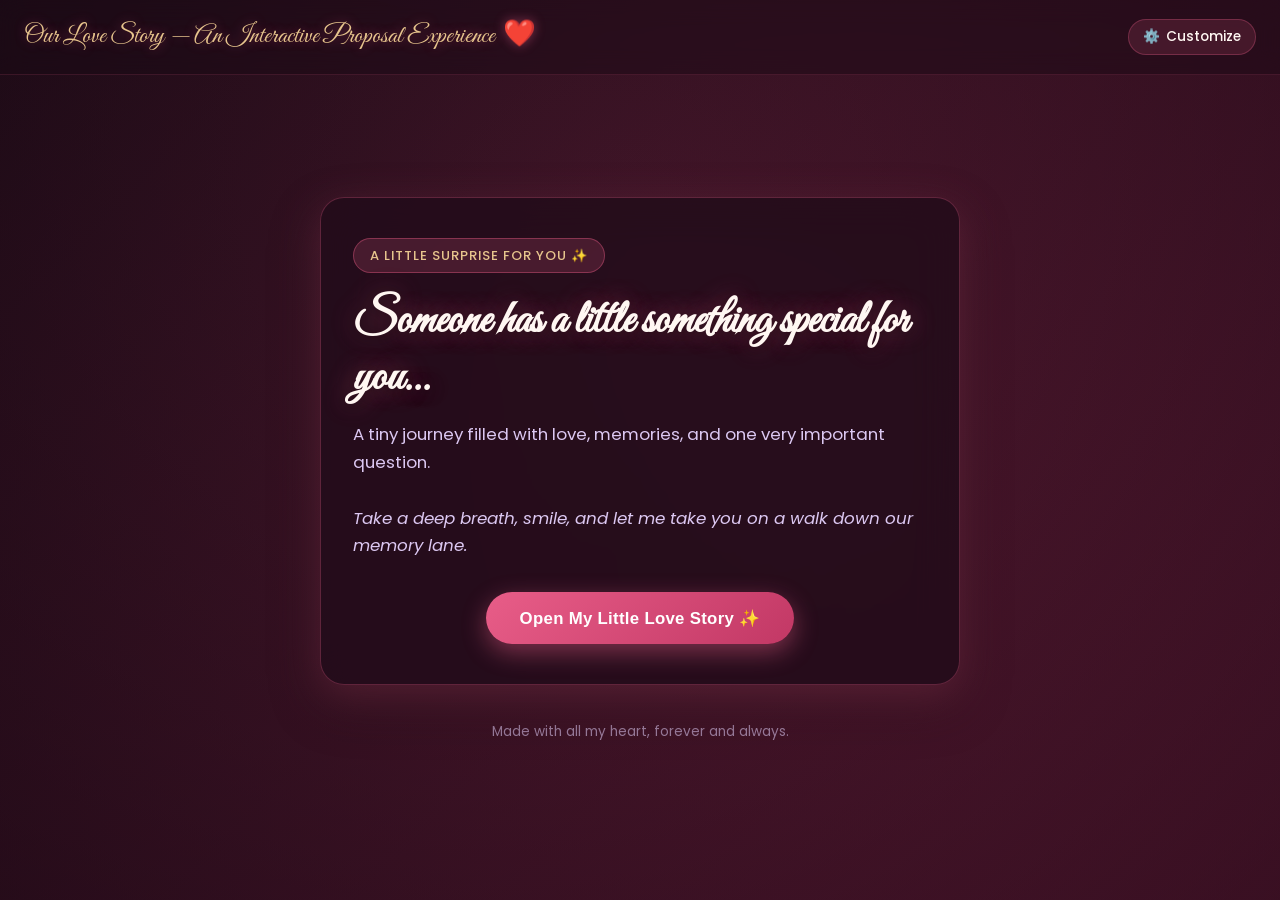
==== commit bda68c5f: "Add files via upload" ====
--- a/index.html
+++ b/index.html
@@ -2,202 +2,71 @@
 <html lang="en">
 <head>
   <meta charset="UTF-8">
-  <meta name="viewport" content="width=device-width, initial-scale=1.0, maximum-scale=1.0, user-scalable=no">
-  <title>A Little Question For You ❤️</title>
-  <meta name="description" content="A romantic interactive proposal website created with pure love.">
-  <meta name="theme-color" content="#0d0d1a">
+  <meta name="viewport" content="width=device-width, initial-scale=1.0, maximum-scale=1.0, user-scalable=no, viewport-fit=cover">
+  <title>Our Love Story — An Interactive Proposal Experience</title>
+  <meta name="description" content="An interactive romantic love story, digital proposal book, and memory journey created with all my heart.">
+  <meta property="og:title" content="Our Love Story — A Special Journey For You ❤️">
+  <meta property="og:description" content="Open this special digital journey filled with memories, love, and one very important question.">
+  <meta property="og:type" content="website">
+  <meta name="twitter:card" content="summary_large_image">
 
-  <!-- Google Fonts -->
+  <!-- Google Fonts Preconnect -->
   <link rel="preconnect" href="https://fonts.googleapis.com">
   <link rel="preconnect" href="https://fonts.gstatic.com" crossorigin>
-  <link href="https://fonts.googleapis.com/css2?family=Dancing+Script:wght@600;700&family=Montserrat:ital,wght@0,300;0,400;0,600;0,700;1,400&display=swap" rel="stylesheet">
+  <link href="https://fonts.googleapis.com/css2?family=Alex+Brush&family=Bad+Script&family=Caveat:wght@400;600;700&family=Cinzel:wght@400;600;700&family=Cormorant+Garamond:ital,wght@0,400;0,600;0,700;1,400;1,600&family=Dancing+Script:wght@400;600;700&family=Great+Vibes&family=Inter:wght@300;400;500;600&family=Marck+Script&family=Montserrat:wght@300;400;500;600&family=Nunito:wght@300;400;500;600&family=Pacifico&family=Parisienne&family=Playfair+Display:ital,wght@0,400;0,600;0,700;1,400&family=Poppins:wght@300;400;500;600;700&family=Quicksand:wght@400;500;600;700&display=swap" rel="stylesheet">
 
-  <!-- Stylesheet (Relative Path for 100% GitHub Pages Compatibility) -->
-  <link rel="stylesheet" href="style.css">
+  <link rel="stylesheet" href="/style.css">
 </head>
 <body>
+  <!-- Ambient Romantic Backdrop -->
+  <div class="romantic-backdrop" id="romanticBackdrop">
+    <div class="romantic-backdrop-overlay" id="backdropOverlay"></div>
+  </div>
 
-  <!-- Background Heart Pulsing Glow -->
-  <div class="bg-heart-glow"></div>
-
-  <!-- Audio Toggle (Web Audio API Synthesizer) -->
-  <button id="audioToggleBtn" class="audio-btn" type="button" title="Toggle romantic music">
-    <span>🎵</span> <span id="audioBtnText">Play Music</span>
-  </button>
+  <!-- Floating / Falling Heart Particle Canvas/Layer -->
+  <div class="heart-particle-container" id="heartParticleContainer" aria-hidden="true"></div>
 
   <!-- Confetti Canvas -->
-  <canvas id="confettiCanvas"></canvas>
+  <canvas id="confetti-canvas"></canvas>
 
-  <!-- Floating Particles Container -->
-  <div id="particleContainer"></div>
+  <!-- Top Utility Header -->
+  <header class="experience-header">
+    <a href="index.html" class="header-brand" id="headerBrandTitle">
+      <span>Our Love Story</span> <span>❤️</span>
+    </a>
+    <div class="header-actions">
+      <a href="admin.html" class="header-link-btn" title="Open Customizer & Settings">
+        <span>⚙️</span> <span>Customize</span>
+      </a>
+    </div>
+  </header>
 
-  <!-- Main Card -->
-  <main class="card-container">
-    <div class="card-top-rim"></div>
+  <!-- Main Proposal Experience Stage -->
+  <main class="app-container" id="appContainer">
+    <!-- Dynamic Progress Indicator -->
+    <div class="journey-progress-wrap" id="journeyProgressWrap" style="display: none;">
+      <div class="journey-progress-bar-bg">
+        <div class="journey-progress-bar-fill" id="journeyProgressFill"></div>
+      </div>
+      <div class="journey-progress-text">
+        <span id="journeyStepLabel">Chapter 1 of 5</span>
+        <span id="journeyPercentLabel">20%</span>
+      </div>
+    </div>
 
-    <!-- SCREEN 1: WELCOME -->
-    <section id="step1" class="screen active">
-      <div class="icon-badge pulse">❤️</div>
-      <h1 class="cursive-heading">Hey, <span class="gf-name">My Love</span> ✨</h1>
-      <p class="romantic-text" id="welcomeMsg">
-        Every single time I look at you, I find myself completely lost for words. You are one of the most beautiful parts of my life, and your smile makes even my ordinary days feel special.
-      </p>
-      <div>
-        <button type="button" id="openBtn" class="btn-primary" onclick="window.showStep(2)">
-          <span>OPEN</span> <span>❤️</span>
-        </button>
-      </div>
-      <p style="font-size: 0.72rem; color: rgba(255, 200, 230, 0.4); margin-top: 16px;">
-        Made with pure love, especially for you
-      </p>
-    </section>
+    <!-- Active Screen Render Container -->
+    <div id="screenStage" class="romance-card-stage" role="region" aria-live="polite">
+      <!-- Screen content rendered dynamically by script.js -->
+    </div>
 
-    <!-- SCREEN 2: A LITTLE SURPRISE -->
-    <section id="step2" class="screen">
-      <div class="icon-badge">💗</div>
-      <h2 class="cursive-heading">For You... 💗</h2>
-      <p class="romantic-text" id="surpriseMsg">
-        I've been wanting to ask you a few things for a while. Sometimes, words get difficult when you're right in front of me, so I made this little space just for us. Ready for a few questions from my heart?
-      </p>
-      <div class="nav-buttons-row">
-        <button type="button" class="btn-back" onclick="window.showStep(1)">← Back</button>
-        <button type="button" class="btn-primary" onclick="window.showStep(3)">
-          <span>LET'S DO IT</span> <span>✨</span>
-        </button>
-      </div>
-    </section>
-
-    <!-- SCREEN 3: QUESTION ONE -->
-    <section id="step3" class="screen">
-      <span class="step-tag">Question 01 of 04</span>
-      <h3 class="cursive-heading" style="font-size: 1.8rem;">A Special Memory 💭</h3>
-      <p class="question-title">"What is one special moment with me that always brings a smile to your face?"</p>
-      <textarea id="ansBestMemory" class="textarea-field" rows="3" placeholder="Tell me about that memory..."></textarea>
-      <p id="errStep3" class="error-msg">Please write a memory before moving forward ❤️</p>
-      <div class="nav-buttons-row">
-        <button type="button" class="btn-back" onclick="window.showStep(2)">← Back</button>
-        <button type="button" class="btn-primary" onclick="window.validateAndGo(3, 4)">
-          <span>NEXT</span> <span>→</span>
-        </button>
-      </div>
-    </section>
-
-    <!-- SCREEN 4: QUESTION TWO -->
-    <section id="step4" class="screen">
-      <span class="step-tag">Question 02 of 04</span>
-      <h3 class="cursive-heading" style="font-size: 1.8rem;">Our Getaway ✈️</h3>
-      <p class="question-title">"If we could escape from the world together for a weekend, where would you want us to go?"</p>
-      <textarea id="ansDreamDestination" class="textarea-field" rows="3" placeholder="Tell me our dream destination..."></textarea>
-      <p id="errStep4" class="error-msg">Please share our dream destination ✈️</p>
-      <div class="nav-buttons-row">
-        <button type="button" class="btn-back" onclick="window.showStep(3)">← Back</button>
-        <button type="button" class="btn-primary" onclick="window.validateAndGo(4, 5)">
-          <span>NEXT</span> <span>→</span>
-        </button>
-      </div>
-    </section>
-
-    <!-- SCREEN 5: QUESTION THREE -->
-    <section id="step5" class="screen">
-      <span class="step-tag">Question 03 of 04</span>
-      <h3 class="cursive-heading" style="font-size: 1.8rem;">Honest Confession 😄</h3>
-      <p class="question-title">"What is one of my annoying habits that you secretly find cute?"</p>
-      <textarea id="ansCuteHabit" class="textarea-field" rows="3" placeholder="Be honest with me 😄"></textarea>
-      <p id="errStep5" class="error-msg">Tell me that cute habit! 😄</p>
-      <div class="nav-buttons-row">
-        <button type="button" class="btn-back" onclick="window.showStep(4)">← Back</button>
-        <button type="button" class="btn-primary" onclick="window.validateAndGo(5, 6)">
-          <span>NEXT</span> <span>→</span>
-        </button>
-      </div>
-    </section>
-
-    <!-- SCREEN 6: QUESTION FOUR -->
-    <section id="step6" class="screen">
-      <span class="step-tag">Question 04 of 04</span>
-      <h3 class="cursive-heading" style="font-size: 1.8rem;">Our Song 🎶</h3>
-      <p class="question-title">"Which song reminds you of us whenever you hear it?"</p>
-      <input type="text" id="ansOurSong" class="input-field" placeholder="Our special song 🎶">
-      <p id="errStep6" class="error-msg">Please share our song 🎶</p>
-      <div class="nav-buttons-row">
-        <button type="button" class="btn-back" onclick="window.showStep(5)">← Back</button>
-        <button type="button" class="btn-primary" onclick="window.validateAndGo(6, 7)">
-          <span>NEXT</span> <span>→</span>
-        </button>
-      </div>
-    </section>
-<!-- index.html me step7 aur step8 aur Footer ko iss tarah update karein: -->
-
-    <!-- SCREEN 7: HER HEART'S MESSAGE & LOVE LETTER -->
-    <section id="step7" class="screen">
-      <span class="step-tag">Final Step</span>
-      <h2 class="cursive-heading" style="font-size: 2rem;">One Last Thing, My Love 💌</h2>
-      
-      <!-- Love Letter & Tarif Section -->
-      <div class="romantic-text" style="background: rgba(255,0,127,0.1); border: 1px solid rgba(255,0,127,0.3); padding: 16px; border-radius: 16px; margin-bottom: 20px; text-align: left; font-style: italic;">
-        "Mere dil ki sabse pyaari cheez ho tum. Aapki ek muskaan mere poore din ko roshan kar deti hai. Tumhare saath har ek lamha bohot khaas hai. Mujhse jude apne saare jazbaat aur pyaari baatein yahan likho, main hamesha dil se sununga ❤️"
-      </div>
-
-      <p class="question-title">"If there's anything you've wanted to tell me about us, your feelings, or your dreams, write whatever your heart wants."</p>
-      <textarea id="ansFinalMessage" class="textarea-field" rows="4" placeholder="Write your heart out... I'm listening ❤️"></textarea>
-      <p id="errStep7" class="error-msg">Please write a small note from your heart 💖</p>
-      
-      <div class="nav-buttons-row" style="flex-direction: column; gap: 10px;">
-        <div style="display: flex; gap: 10px; width: 100%;">
-          <button type="button" class="btn-back" onclick="window.showStep(6)" style="flex: 1;">← Back</button>
-          <button type="button" id="submitBtn" class="btn-primary" style="flex: 2;">
-            <span>SAVE RESPONSE</span> <span>💖</span>
-          </button>
-        </div>
-      </div>
-    </section>
-
-    <!-- SCREEN 8: THANK YOU & WHATSAPP SEND -->
-    <section id="step8" class="screen">
-      <div class="icon-badge pulse">💖</div>
-      <h1 class="cursive-heading">Thank You, My Love! 🥹❤️</h1>
-      <p class="romantic-text" id="thankYouMsg">
-        Aapne jo bhi likha woh mere paas safe save ho gaya hai. Ab aap niche diye gaye button par click karke saare answers WhatsApp par bhi mujhe bhej sakti hain! 📱
-      </p>
-
-      <button type="button" id="sendWhatsappBtn" class="btn-primary" style="background: #25D366; width: 100%; margin-top: 10px; margin-bottom: 15px;">
-        <span>SEND TO WHATSAPP 📱</span>
-      </button>
-
-      <p class="cursive-heading" style="font-size: 1.6rem; color: #ffb3d9; margin-top: 15px;">
-        Forever & Always, <br><span id="yourNameSignature">Yours Forever</span> 🌹
-      </p>
-      <div style="margin-top: 25px;">
-        <button type="button" class="btn-back" onclick="window.showStep(1)">Reread From Start ❤️</button>
-      </div>
-    </section>
+    <!-- Footer Note -->
+    <footer class="app-footer" id="appFooter">
+      <p id="appFooterText">Made with all my heart, forever and always.</p>
+    </footer>
   </main>
 
-  <!-- Footer (Admin Link Hata diya gaya hai) -->
-  <footer class="footer-bar">
-    <span>Made with ❤️ for <span class="gf-name">My Love</span></span>
-  </footer>
-  <!-- function doPost(e) {
-  try {
-    var sheet = SpreadsheetApp.getActiveSpreadsheet().getActiveSheet();
-    var data = JSON.parse(e.postData.contents);
-    
-    // Header check
-    if (sheet.getLastRow() === 0) {
-      sheet.appendRow(["Timestamp", "Submission ID", "Step", "Question/Field", "Answer", "Girlfriend Name"]);
-    }
-    
-    sheet.appendRow([
-      new Date(),
-      data.submissionId || "",
-      data.step || "",
-      data.field || "",
-      data.answer || "",
-      data.girlfriendName || ""
-    ]);
-    
-    return ContentService.createTextOutput(JSON.stringify({"result": "success"})).setMimeType(ContentService.MimeType.JSON);
-  } catch(error) {
-    return ContentService.createTextOutput(JSON.stringify({"result": "error", "error": error.toString()})).setMimeType(ContentService.MimeType.JSON);
-  }
-} -->
+  <!-- Application Engine Scripts -->
+  <script src="/config.js"></script>
+  <script src="/script.js"></script>
+</body>
+</html>
--- a/style.css
+++ b/style.css
@@ -1,430 +1,1339 @@
-/* ==========================================================================
-   ROMANTIC PROPOSAL WEBSITE - STYLESHEET (style.css)
-   Colors: Dark Midnight (#0d0d1a) & Neon Pink (#ff007f)
-   ========================================================================== */
+/**
+ * @license
+ * SPDX-License-Identifier: Apache-2.0
+ * 
+ * Our Love Story — Stylesheet
+ * Elegant, cinematic romantic theme system with dynamic CSS variables,
+ * responsive mobile-first typography, heart particles, glassmorphism,
+ * interactive proposal controls, and a dedicated admin control center.
+ */
+
+@import url('https://fonts.googleapis.com/css2?family=Alex+Brush&family=Bad+Script&family=Caveat:wght@400;600;700&family=Cinzel:wght@400;600;700&family=Cormorant+Garamond:ital,wght@0,400;0,600;0,700;1,400;1,600&family=Dancing+Script:wght@400;600;700&family=Great+Vibes&family=Inter:wght@300;400;500;600&family=Marck+Script&family=Montserrat:wght@300;400;500;600&family=Nunito:wght@300;400;500;600&family=Pacifico&family=Parisienne&family=Playfair+Display:ital,wght@0,400;0,600;0,700;1,400&family=Poppins:wght@300;400;500;600;700&family=Quicksand:wght@400;500;600;700&display=swap');
 
 :root {
-  --bg-color: #0d0d1a;
-  --card-bg: rgba(22, 16, 35, 0.78);
-  --neon-pink: #ff007f;
-  --neon-pink-hover: #e60073;
-  --neon-pink-soft: rgba(255, 0, 127, 0.15);
-  --neon-glow: rgba(255, 0, 127, 0.45);
-  --text-white: #ffffff;
-  --text-muted: #fce7f3;
-  --border-pink: rgba(255, 0, 127, 0.3);
-}
-
-* {
+  /* Dynamic Romantic Theme Variables */
+  --bg-primary: #190914;
+  --bg-secondary: #54152E;
+  --accent-color: #E85D88;
+  --accent-glow: rgba(232, 93, 136, 0.45);
+  --accent-hover: #f0749c;
+  --card-bg: rgba(35, 12, 27, 0.82);
+  --card-border: rgba(232, 93, 136, 0.3);
+  --text-primary: #FFF7F2;
+  --text-secondary: #E7C58D;
+  --text-muted: #DCC8F2;
+  --font-heading: 'Great Vibes', cursive;
+  --font-body: 'Poppins', -apple-system, BlinkMacSystemFont, 'Segoe UI', Roboto, sans-serif;
+  --font-letter: 'Cormorant Garamond', Georgia, serif;
+  --gradient-direction: 135deg;
+  --bg-overlay-opacity: 0.65;
+  --card-radius: 24px;
+  --button-radius: 9999px;
+  --shadow-glow: 0 12px 40px rgba(232, 93, 136, 0.25);
+  --transition-smooth: cubic-bezier(0.25, 0.8, 0.25, 1);
+}
+
+/* Base reset & box sizing */
+*, *::before, *::after {
   box-sizing: border-box;
   margin: 0;
   padding: 0;
-  -webkit-tap-highlight-color: transparent;
+}
+
+html, body {
+  width: 100%;
+  min-height: 100%;
+  overflow-x: hidden;
+  background-color: var(--bg-primary);
+  color: var(--text-primary);
+  font-family: var(--font-body);
+  font-size: 16px;
+  line-height: 1.6;
+  -webkit-font-smoothing: antialiased;
+  -moz-osx-font-smoothing: grayscale;
 }
 
 body {
-  background-color: var(--bg-color);
-  color: var(--text-muted);
-  font-family: 'Montserrat', -apple-system, BlinkMacSystemFont, "Segoe UI", Roboto, sans-serif;
-  min-height: 100vh;
+  position: relative;
   display: flex;
   flex-direction: column;
-  align-items: center;
-  justify-content: center;
-  overflow-x: hidden;
-  position: relative;
-  padding: 16px;
-}
-
-/* Ambient Pulsing Heart Backdrop */
-.bg-heart-glow {
+}
+
+/* Background canvas / ambient atmosphere */
+.romantic-backdrop {
   position: fixed;
-  top: 50%;
-  left: 50%;
-  transform: translate(-50%, -50%);
-  width: 480px;
-  height: 480px;
-  border-radius: 50%;
-  background: radial-gradient(circle, rgba(255, 0, 127, 0.18) 0%, rgba(13, 13, 26, 0) 70%);
+  inset: 0;
+  z-index: 0;
   pointer-events: none;
-  z-index: 0;
-  animation: heartPulse 2.4s infinite ease-in-out;
-}
-
-@keyframes heartPulse {
-  0% { transform: translate(-50%, -50%) scale(0.96); opacity: 0.6; }
-  14% { transform: translate(-50%, -50%) scale(1.15); opacity: 0.95; }
-  28% { transform: translate(-50%, -50%) scale(1.0); opacity: 0.7; }
-  42% { transform: translate(-50%, -50%) scale(1.22); opacity: 1; }
-  70% { transform: translate(-50%, -50%) scale(0.96); opacity: 0.6; }
-  100% { transform: translate(-50%, -50%) scale(0.96); opacity: 0.6; }
-}
-
-/* Floating Upward Particles & Hearts */
-.particle {
+  background: linear-gradient(var(--gradient-direction), var(--bg-primary) 0%, var(--bg-secondary) 100%);
+  background-size: cover;
+  background-position: center;
+  transition: background 0.6s ease;
+}
+
+.romantic-backdrop-overlay {
+  position: absolute;
+  inset: 0;
+  background: radial-gradient(circle at 50% 30%, rgba(232, 93, 136, 0.15) 0%, rgba(25, 9, 20, 0.7) 100%);
+  opacity: var(--bg-overlay-opacity);
+  pointer-events: none;
+}
+
+/* Floating / falling heart particle container */
+.heart-particle-container {
   position: fixed;
-  bottom: -30px;
-  color: var(--neon-pink);
+  inset: 0;
+  overflow: hidden;
+  z-index: 1;
   pointer-events: none;
-  z-index: 1;
-  animation: floatUp linear infinite;
-}
-
-@keyframes floatUp {
-  0% { transform: translateY(0) rotate(0deg); opacity: 0; }
-  20% { opacity: 0.8; }
-  80% { opacity: 0.5; }
-  100% { transform: translateY(-115vh) rotate(360deg); opacity: 0; }
-}
-
-/* Glassmorphism Card Container */
-.card-container {
+}
+
+.heart-particle {
+  position: absolute;
+  color: var(--accent-color);
+  user-select: none;
+  pointer-events: none;
+  opacity: 0.7;
+  filter: drop-shadow(0 0 6px var(--accent-glow));
+  will-change: transform, opacity;
+}
+
+@keyframes fallHeart {
+  0% {
+    transform: translateY(-50px) rotate(0deg) scale(0.8);
+    opacity: 0;
+  }
+  15% {
+    opacity: 0.8;
+  }
+  85% {
+    opacity: 0.8;
+  }
+  100% {
+    transform: translateY(105vh) rotate(360deg) scale(1.1);
+    opacity: 0;
+  }
+}
+
+@keyframes floatHeart {
+  0% {
+    transform: translateY(105vh) rotate(0deg) scale(0.8);
+    opacity: 0;
+  }
+  15% {
+    opacity: 0.85;
+  }
+  85% {
+    opacity: 0.85;
+  }
+  100% {
+    transform: translateY(-50px) rotate(-360deg) scale(1.2);
+    opacity: 0;
+  }
+}
+
+/* Top utility bar */
+.experience-header {
+  position: fixed;
+  top: 0;
+  left: 0;
+  right: 0;
+  z-index: 40;
+  display: flex;
+  align-items: center;
+  justify-content: space-between;
+  padding: 16px 24px;
+  background: rgba(25, 9, 20, 0.45);
+  backdrop-filter: blur(12px);
+  -webkit-backdrop-filter: blur(12px);
+  border-bottom: 1px solid rgba(232, 93, 136, 0.15);
+}
+
+.header-brand {
+  font-family: var(--font-heading);
+  font-size: 1.65rem;
+  color: var(--text-secondary);
+  text-shadow: 0 0 12px var(--accent-glow);
+  display: flex;
+  align-items: center;
+  gap: 8px;
+  text-decoration: none;
+}
+
+.header-actions {
+  display: flex;
+  align-items: center;
+  gap: 12px;
+}
+
+.header-link-btn {
+  background: rgba(232, 93, 136, 0.15);
+  color: var(--text-primary);
+  border: 1px solid rgba(232, 93, 136, 0.3);
+  padding: 6px 14px;
+  border-radius: 9999px;
+  font-size: 0.85rem;
+  font-weight: 500;
+  text-decoration: none;
+  display: inline-flex;
+  align-items: center;
+  gap: 6px;
+  transition: all 0.25s ease;
+}
+
+.header-link-btn:hover {
+  background: var(--accent-color);
+  color: #fff;
+  border-color: var(--accent-color);
+  transform: translateY(-1px);
+  box-shadow: 0 4px 14px var(--accent-glow);
+}
+
+/* Main app container */
+.app-container {
   position: relative;
   z-index: 10;
   width: 100%;
-  max-width: 520px;
+  max-width: 680px;
+  margin: 0 auto;
+  padding: 88px 20px 48px 20px;
+  display: flex;
+  flex-direction: column;
+  min-height: 100vh;
+  justify-content: center;
+}
+
+/* Journey Progress Indicator */
+.journey-progress-wrap {
+  width: 100%;
+  margin-bottom: 24px;
+  display: flex;
+  flex-direction: column;
+  gap: 8px;
+}
+
+.journey-progress-bar-bg {
+  width: 100%;
+  height: 6px;
+  background: rgba(255, 255, 255, 0.12);
+  border-radius: 999px;
+  overflow: hidden;
+  box-shadow: inset 0 1px 3px rgba(0, 0, 0, 0.4);
+}
+
+.journey-progress-bar-fill {
+  height: 100%;
+  background: linear-gradient(90deg, var(--accent-color), var(--text-secondary));
+  border-radius: 999px;
+  width: 0%;
+  transition: width 0.5s cubic-bezier(0.34, 1.56, 0.64, 1);
+  box-shadow: 0 0 10px var(--accent-glow);
+}
+
+.journey-progress-text {
+  display: flex;
+  justify-content: space-between;
+  font-size: 0.78rem;
+  color: var(--text-muted);
+  font-weight: 400;
+  letter-spacing: 0.5px;
+}
+
+/* Glassmorphic Romance Card */
+.romance-card {
+  position: relative;
   background: var(--card-bg);
-  backdrop-filter: blur(18px);
-  -webkit-backdrop-filter: blur(18px);
-  border: 1px solid var(--border-pink);
-  border-radius: 28px;
-  padding: 38px 28px;
-  text-align: center;
-  box-shadow: 0 0 35px rgba(255, 0, 127, 0.28), inset 0 0 15px rgba(255, 0, 127, 0.12);
-  transition: all 0.3s ease;
-}
-
-.card-top-rim {
-  position: absolute;
-  top: 0;
-  left: 20%;
-  right: 20%;
-  height: 2px;
-  background: linear-gradient(90deg, transparent, var(--neon-pink), transparent);
-  box-shadow: 0 0 15px var(--neon-pink);
-}
-
-/* Screen Switching (Only active is displayed) */
-.screen {
-  display: none;
+  backdrop-filter: blur(20px);
+  -webkit-backdrop-filter: blur(20px);
+  border: 1px solid var(--card-border);
+  border-radius: var(--card-radius);
+  padding: 40px 32px;
+  box-shadow: var(--shadow-glow), 0 20px 50px rgba(0, 0, 0, 0.4);
+  transition: transform 0.4s var(--transition-smooth), opacity 0.4s ease;
+  animation: cardFadeIn 0.55s cubic-bezier(0.16, 1, 0.3, 1) forwards;
+}
+
+@keyframes cardFadeIn {
+  from {
+    opacity: 0;
+    transform: translateY(18px) scale(0.98);
+  }
+  to {
+    opacity: 1;
+    transform: translateY(0) scale(1);
+  }
+}
+
+/* Card Badge */
+.romance-badge {
+  display: inline-flex;
+  align-items: center;
+  gap: 6px;
+  padding: 6px 16px;
+  background: rgba(232, 93, 136, 0.18);
+  border: 1px solid rgba(232, 93, 136, 0.4);
+  border-radius: 999px;
+  font-size: 0.82rem;
+  font-weight: 500;
+  color: var(--text-secondary);
+  text-transform: uppercase;
+  letter-spacing: 1px;
+  margin-bottom: 20px;
+}
+
+/* Typography styles */
+.romance-title {
+  font-family: var(--font-heading);
+  font-size: 2.85rem;
+  line-height: 1.25;
+  color: var(--text-primary);
+  margin-bottom: 14px;
+  text-shadow: 0 2px 14px rgba(0, 0, 0, 0.5), 0 0 24px var(--accent-glow);
+}
+
+.romance-subtitle {
+  font-size: 1.05rem;
+  color: var(--text-muted);
+  line-height: 1.65;
+  margin-bottom: 28px;
+}
+
+.romance-image-wrapper {
+  margin: 0 auto 28px auto;
+  max-width: 240px;
+  max-height: 240px;
+  border-radius: 20px;
+  overflow: hidden;
+  border: 3px solid rgba(232, 93, 136, 0.4);
+  box-shadow: 0 10px 30px rgba(0, 0, 0, 0.4), 0 0 20px var(--accent-glow);
+  display: flex;
+  align-items: center;
+  justify-content: center;
+  background: rgba(0, 0, 0, 0.2);
+}
+
+.romance-image {
+  width: 100%;
+  height: 100%;
+  object-fit: cover;
+  transition: transform 0.4s ease;
+}
+
+.romance-image:hover {
+  transform: scale(1.04);
+}
+
+/* Form inputs */
+.romance-input-group {
+  margin-bottom: 28px;
+  text-align: left;
+}
+
+.romance-label {
+  display: block;
+  font-size: 0.9rem;
+  font-weight: 500;
+  color: var(--text-secondary);
+  margin-bottom: 8px;
+}
+
+.romance-input, .romance-textarea {
+  width: 100%;
+  background: rgba(25, 9, 20, 0.65);
+  border: 1.5px solid rgba(232, 93, 136, 0.35);
+  border-radius: 16px;
+  padding: 16px 20px;
+  font-size: 1.02rem;
+  color: var(--text-primary);
+  font-family: var(--font-body);
+  outline: none;
+  transition: all 0.25s ease;
+  box-shadow: inset 0 2px 4px rgba(0, 0, 0, 0.25);
+}
+
+.romance-input:focus, .romance-textarea:focus {
+  border-color: var(--accent-color);
+  background: rgba(25, 9, 20, 0.85);
+  box-shadow: 0 0 16px var(--accent-glow), inset 0 2px 4px rgba(0, 0, 0, 0.3);
+}
+
+.romance-input::placeholder, .romance-textarea::placeholder {
+  color: rgba(220, 200, 242, 0.45);
+}
+
+.romance-textarea {
+  min-height: 130px;
+  resize: vertical;
+  line-height: 1.6;
+}
+
+.input-validation-msg {
+  display: flex;
+  align-items: center;
+  gap: 6px;
+  margin-top: 8px;
+  font-size: 0.84rem;
+  color: #ff85a1;
   opacity: 0;
-  transform: scale(0.97);
-  transition: opacity 0.3s ease, transform 0.3s ease;
-}
-
-.screen.active {
-  display: block;
+  transform: translateY(-4px);
+  transition: all 0.25s ease;
+}
+
+.input-validation-msg.visible {
   opacity: 1;
-  transform: scale(1);
-}
-
-/* Romantic Headings & Typography */
-.cursive-heading {
-  font-family: 'Dancing Script', cursive, -apple-system, sans-serif;
-  font-size: 2.4rem;
-  font-weight: 700;
-  color: var(--text-white);
-  text-shadow: 0 0 12px var(--neon-pink), 0 0 25px rgba(255, 0, 127, 0.5);
-  margin-bottom: 14px;
-  line-height: 1.25;
-}
-
-.romantic-text {
-  font-size: 0.95rem;
-  line-height: 1.7;
-  color: rgba(255, 230, 242, 0.92);
-  font-weight: 300;
-  margin-bottom: 24px;
-}
-
-.question-title {
+  transform: translateY(0);
+}
+
+/* Option choices list */
+.romance-options-list {
+  display: flex;
+  flex-direction: column;
+  gap: 14px;
+  margin-bottom: 30px;
+  text-align: left;
+}
+
+.romance-option-btn {
+  background: rgba(45, 16, 35, 0.6);
+  border: 1.5px solid rgba(232, 93, 136, 0.25);
+  border-radius: 16px;
+  padding: 16px 20px;
+  color: var(--text-primary);
+  font-size: 1rem;
+  font-weight: 500;
+  text-align: left;
+  cursor: pointer;
+  display: flex;
+  align-items: center;
+  gap: 14px;
+  transition: all 0.28s cubic-bezier(0.16, 1, 0.3, 1);
+  user-select: none;
+}
+
+.romance-option-btn:hover {
+  background: rgba(232, 93, 136, 0.15);
+  border-color: var(--accent-color);
+  transform: translateX(4px);
+  box-shadow: 0 4px 14px rgba(232, 93, 136, 0.2);
+}
+
+.romance-option-btn.selected {
+  background: linear-gradient(90deg, rgba(232, 93, 136, 0.35), rgba(84, 21, 46, 0.5));
+  border-color: var(--accent-color);
+  box-shadow: 0 0 18px var(--accent-glow);
+  color: #FFF;
+}
+
+.romance-option-emoji {
+  font-size: 1.5rem;
+  flex-shrink: 0;
+}
+
+.romance-option-text {
+  flex-grow: 1;
+  line-height: 1.4;
+}
+
+.romance-option-check {
+  font-size: 1.1rem;
+  color: var(--accent-color);
+  opacity: 0;
+  transition: opacity 0.2s ease;
+}
+
+.romance-option-btn.selected .romance-option-check {
+  opacity: 1;
+}
+
+/* Action button bar */
+.romance-actions {
+  display: flex;
+  align-items: center;
+  justify-content: space-between;
+  gap: 16px;
+  margin-top: 10px;
+}
+
+.btn-primary {
+  background: linear-gradient(135deg, var(--accent-color), #c23865);
+  color: #FFF;
+  border: none;
+  border-radius: var(--button-radius);
+  padding: 15px 34px;
   font-size: 1.05rem;
   font-weight: 600;
-  color: #ffffff;
-  margin-bottom: 18px;
-  line-height: 1.5;
-}
-
-.step-tag {
-  font-size: 0.7rem;
-  text-transform: uppercase;
-  letter-spacing: 2px;
-  color: var(--neon-pink);
-  font-weight: 700;
-  margin-bottom: 6px;
-  display: inline-block;
-}
-
-/* Form Inputs */
-.input-field, .textarea-field {
-  width: 100%;
-  background: rgba(0, 0, 0, 0.5);
-  border: 1px solid rgba(255, 0, 127, 0.35);
-  border-radius: 16px;
-  padding: 14px 18px;
-  color: #ffffff;
-  font-family: 'Montserrat', sans-serif;
-  font-size: 0.9rem;
-  outline: none;
-  transition: border-color 0.25s, box-shadow 0.25s;
-  margin-bottom: 6px;
-}
-
-.textarea-field {
-  resize: none;
-}
-
-.input-field:focus, .textarea-field:focus {
-  border-color: var(--neon-pink);
-  box-shadow: 0 0 16px rgba(255, 0, 127, 0.5);
-}
-
-.input-field::placeholder, .textarea-field::placeholder {
-  color: rgba(255, 182, 218, 0.4);
-}
-
-/* Buttons */
-.btn-primary {
-  background: var(--neon-pink);
-  color: #ffffff;
-  border: none;
-  border-radius: 50px;
-  padding: 14px 34px;
+  letter-spacing: 0.3px;
+  cursor: pointer;
+  box-shadow: 0 8px 24px var(--accent-glow);
+  transition: all 0.28s var(--transition-smooth);
+  display: inline-flex;
+  align-items: center;
+  justify-content: center;
+  gap: 10px;
+  text-decoration: none;
+  min-height: 52px;
+}
+
+.btn-primary:hover:not(:disabled) {
+  transform: translateY(-2px);
+  box-shadow: 0 12px 30px rgba(232, 93, 136, 0.55);
+  filter: brightness(1.08);
+}
+
+.btn-primary:active:not(:disabled) {
+  transform: translateY(1px);
+}
+
+.btn-primary:disabled {
+  opacity: 0.5;
+  cursor: not-allowed;
+  transform: none;
+  box-shadow: none;
+}
+
+.btn-secondary {
+  background: rgba(255, 255, 255, 0.08);
+  color: var(--text-muted);
+  border: 1px solid rgba(255, 255, 255, 0.15);
+  border-radius: var(--button-radius);
+  padding: 14px 26px;
   font-size: 0.95rem;
-  font-weight: 600;
-  letter-spacing: 1px;
+  font-weight: 500;
   cursor: pointer;
-  box-shadow: 0 0 25px var(--neon-glow);
-  transition: all 0.2s ease;
+  transition: all 0.25s ease;
   display: inline-flex;
   align-items: center;
   justify-content: center;
   gap: 8px;
-}
-
-.btn-primary:hover {
-  background: var(--neon-pink-hover);
-  box-shadow: 0 0 35px rgba(255, 0, 127, 0.7);
+  min-height: 52px;
+}
+
+.btn-secondary:hover {
+  background: rgba(255, 255, 255, 0.16);
+  color: var(--text-primary);
+  border-color: rgba(232, 93, 136, 0.4);
+}
+
+/* Love Letter Paper Presentation */
+.love-letter-envelope {
+  position: relative;
+  background: #FFFBF7;
+  color: #3D1D2B;
+  border-radius: 18px;
+  padding: 42px 34px;
+  box-shadow: 0 15px 45px rgba(0, 0, 0, 0.5), inset 0 0 60px rgba(231, 197, 141, 0.15);
+  border: 1px solid #EADBCE;
+  font-family: var(--font-letter);
+  text-align: left;
+  line-height: 1.8;
+  margin-bottom: 28px;
+  background-image: 
+    linear-gradient(rgba(224, 210, 196, 0.12) 1px, transparent 1px);
+  background-size: 100% 2.2rem;
+}
+
+.letter-header {
+  border-bottom: 1.5px solid #E6D5C7;
+  padding-bottom: 16px;
+  margin-bottom: 24px;
+  display: flex;
+  justify-content: space-between;
+  align-items: baseline;
+  flex-wrap: wrap;
+  gap: 8px;
+}
+
+.letter-title {
+  font-family: var(--font-heading);
+  font-size: 2.3rem;
+  color: #54152E;
+  margin: 0;
+  line-height: 1.1;
+}
+
+.letter-date {
+  font-size: 1rem;
+  font-style: italic;
+  color: #8C596F;
+}
+
+.letter-opening {
+  font-size: 1.25rem;
+  font-weight: 600;
+  color: #54152E;
+  margin-bottom: 18px;
+}
+
+.letter-body {
+  font-size: 1.22rem;
+  white-space: pre-line;
+  color: #3D1D2B;
+  margin-bottom: 24px;
+}
+
+.letter-closing {
+  font-size: 1.2rem;
+  font-style: italic;
+  color: #54152E;
+  margin-top: 18px;
+}
+
+.letter-signature {
+  font-family: var(--font-heading);
+  font-size: 2.2rem;
+  color: #8C1C40;
+  margin-top: 4px;
+}
+
+/* Proposal Screen & Evasive No Button */
+.proposal-box {
+  margin: 32px 0 20px 0;
+}
+
+.proposal-question-text {
+  font-family: var(--font-heading);
+  font-size: 3.4rem;
+  color: #FFD6E3;
+  text-shadow: 0 0 25px var(--accent-glow), 0 2px 10px rgba(0, 0, 0, 0.6);
+  line-height: 1.2;
+  margin: 16px 0;
+}
+
+.proposal-arena {
+  position: relative;
+  width: 100%;
+  min-height: 140px;
+  margin-top: 28px;
+  display: flex;
+  align-items: center;
+  justify-content: center;
+  gap: 20px;
+  flex-wrap: wrap;
+}
+
+.btn-proposal-yes {
+  background: linear-gradient(135deg, #FF4081, #D81B60);
+  color: #FFF;
+  border: none;
+  border-radius: 999px;
+  padding: 18px 42px;
+  font-size: 1.35rem;
+  font-weight: 700;
+  cursor: pointer;
+  box-shadow: 0 10px 30px rgba(255, 64, 129, 0.5), 0 0 20px rgba(255, 64, 129, 0.4);
+  transition: all 0.28s ease;
+  display: inline-flex;
+  align-items: center;
+  gap: 12px;
+  z-index: 5;
+  animation: pulseYes 2s infinite ease-in-out;
+}
+
+@keyframes pulseYes {
+  0%, 100% {
+    transform: scale(1);
+    box-shadow: 0 10px 30px rgba(255, 64, 129, 0.5), 0 0 20px rgba(255, 64, 129, 0.4);
+  }
+  50% {
+    transform: scale(1.05);
+    box-shadow: 0 14px 40px rgba(255, 64, 129, 0.7), 0 0 30px rgba(255, 64, 129, 0.6);
+  }
+}
+
+.btn-proposal-yes:hover {
+  transform: scale(1.08) translateY(-2px);
+}
+
+.btn-proposal-no {
+  background: rgba(255, 255, 255, 0.12);
+  color: var(--text-muted);
+  border: 1px solid rgba(255, 255, 255, 0.25);
+  border-radius: 999px;
+  padding: 14px 30px;
+  font-size: 1.05rem;
+  font-weight: 500;
+  cursor: pointer;
+  transition: transform 0.22s cubic-bezier(0.18, 0.89, 0.32, 1.28), opacity 0.2s;
+  user-select: none;
+  z-index: 6;
+  white-space: nowrap;
+}
+
+.evasive-toast {
+  position: absolute;
+  bottom: -40px;
+  left: 50%;
+  transform: translateX(-50%);
+  background: rgba(25, 9, 20, 0.95);
+  border: 1px solid var(--accent-color);
+  color: var(--text-secondary);
+  padding: 6px 14px;
+  border-radius: 20px;
+  font-size: 0.85rem;
+  opacity: 0;
+  pointer-events: none;
+  transition: all 0.3s ease;
+  white-space: nowrap;
+  box-shadow: 0 4px 15px rgba(0, 0, 0, 0.5);
+}
+
+.evasive-toast.active {
+  opacity: 1;
+  bottom: -28px;
+}
+
+/* Celebration Screen */
+.celebration-box {
+  text-align: center;
+  padding: 20px 0;
+}
+
+.celebration-ring {
+  font-size: 5rem;
+  display: inline-block;
+  margin-bottom: 12px;
+  animation: ringBounce 1.5s infinite alternate ease-in-out;
+  filter: drop-shadow(0 0 25px rgba(231, 197, 141, 0.6));
+}
+
+@keyframes ringBounce {
+  0% { transform: translateY(0) rotate(0deg) scale(1); }
+  100% { transform: translateY(-12px) rotate(8deg) scale(1.1); }
+}
+
+.celebration-title {
+  font-family: var(--font-heading);
+  font-size: 3.2rem;
+  color: var(--text-secondary);
+  text-shadow: 0 0 20px var(--accent-glow);
+  margin-bottom: 12px;
+  line-height: 1.2;
+}
+
+.celebration-message {
+  font-size: 1.15rem;
+  color: var(--text-primary);
+  line-height: 1.7;
+  max-width: 540px;
+  margin: 0 auto 32px auto;
+}
+
+/* Social media sharing buttons */
+.social-buttons-wrap {
+  display: flex;
+  flex-direction: column;
+  gap: 12px;
+  margin: 24px 0 16px 0;
+}
+
+.btn-social {
+  padding: 14px 24px;
+  border-radius: 999px;
+  font-weight: 600;
+  font-size: 0.95rem;
+  text-decoration: none;
+  display: inline-flex;
+  align-items: center;
+  justify-content: center;
+  gap: 10px;
+  transition: all 0.25s ease;
+  border: none;
+}
+
+.btn-social-whatsapp {
+  background: #25D366;
+  color: #FFFFFF;
+  box-shadow: 0 6px 20px rgba(37, 211, 102, 0.35);
+}
+
+.btn-social-whatsapp:hover {
+  background: #20bd5a;
   transform: translateY(-2px);
-}
-
-.btn-primary:active {
-  transform: translateY(0) scale(0.98);
-}
-
-.btn-primary:disabled {
-  opacity: 0.6;
-  cursor: not-allowed;
-  transform: none;
-}
-
-.btn-back {
-  background: rgba(255, 255, 255, 0.08);
-  color: rgba(255, 220, 240, 0.85);
-  border: none;
-  border-radius: 50px;
-  padding: 12px 22px;
+  box-shadow: 0 8px 25px rgba(37, 211, 102, 0.5);
+}
+
+.btn-social-instagram {
+  background: linear-gradient(45deg, #f09433, #e6683c, #dc2743, #cc2366, #bc1888);
+  color: #FFFFFF;
+  box-shadow: 0 6px 20px rgba(220, 39, 67, 0.35);
+}
+
+.btn-social-instagram:hover {
+  transform: translateY(-2px);
+  filter: brightness(1.1);
+  box-shadow: 0 8px 25px rgba(220, 39, 67, 0.5);
+}
+
+/* Footer note */
+.app-footer {
+  margin-top: 36px;
+  text-align: center;
   font-size: 0.85rem;
-  cursor: pointer;
-  transition: background 0.2s;
-}
-
-.btn-back:hover {
-  background: rgba(255, 255, 255, 0.16);
-  color: #ffffff;
-}
-
-.nav-buttons-row {
-  display: flex;
-  align-items: center;
-  justify-content: space-between;
-  margin-top: 20px;
-  gap: 12px;
-}
-
-/* Pulsing Heart Icon Badge */
-.icon-badge {
-  width: 72px;
-  height: 72px;
-  border-radius: 50%;
-  background: rgba(255, 0, 127, 0.12);
-  border: 1px solid rgba(255, 0, 127, 0.4);
-  box-shadow: 0 0 20px rgba(255, 0, 127, 0.25);
-  display: inline-flex;
-  align-items: center;
-  justify-content: center;
-  margin-bottom: 16px;
-  font-size: 2rem;
-}
-
-.pulse {
-  animation: heartPulse 2s infinite ease-in-out;
-}
-
-/* Error Notice */
-.error-msg {
-  color: #ff4d94;
-  font-size: 0.78rem;
-  margin-top: 6px;
-  display: none;
-}
-
-/* Ambient Audio Toggle Button */
-.audio-btn {
+  color: rgba(220, 200, 242, 0.6);
+}
+
+/* Canvas Confetti */
+#confetti-canvas {
   position: fixed;
-  top: 18px;
-  right: 18px;
-  background: rgba(22, 16, 35, 0.85);
-  border: 1px solid rgba(255, 0, 127, 0.35);
-  color: #ff99cc;
-  border-radius: 50px;
-  padding: 8px 14px;
-  font-size: 0.75rem;
-  cursor: pointer;
-  z-index: 50;
-  backdrop-filter: blur(10px);
-  display: flex;
-  align-items: center;
-  gap: 6px;
-  transition: all 0.2s;
-}
-
-.audio-btn:hover {
-  border-color: var(--neon-pink);
-  box-shadow: 0 0 15px rgba(255, 0, 127, 0.4);
-}
-
-/* Footer Link */
-.footer-bar {
-  margin-top: 25px;
-  font-size: 0.72rem;
-  color: rgba(255, 200, 230, 0.4);
-  z-index: 10;
-  display: flex;
-  align-items: center;
-  gap: 10px;
-}
-
-.footer-link {
-  color: rgba(255, 0, 127, 0.6);
-  text-decoration: none;
-  transition: color 0.2s;
-}
-
-.footer-link:hover {
-  color: #ff007f;
-}
-
-/* Confetti Canvas */
-#confettiCanvas {
-  position: fixed;
-  top: 0;
-  left: 0;
+  inset: 0;
   width: 100vw;
   height: 100vh;
   pointer-events: none;
-  z-index: 100;
-}
-
-/* ==========================================================================
-   ADMIN DASHBOARD SPECIFIC STYLES (adminkk.html)
-   ========================================================================== */
-.admin-container {
+  z-index: 99;
+}
+
+/* =========================================================================
+   ADMIN PANEL STYLES
+   ========================================================================= */
+.admin-body {
+  background-color: #12060F;
+  color: #F7EBF2;
+}
+
+.admin-layout {
+  display: flex;
+  min-height: 100vh;
+  position: relative;
+  z-index: 10;
+}
+
+/* Admin Sidebar */
+.admin-sidebar {
+  width: 270px;
+  background: #1B0A17;
+  border-right: 1px solid rgba(232, 93, 136, 0.2);
+  display: flex;
+  flex-direction: column;
+  position: fixed;
+  top: 0;
+  bottom: 0;
+  left: 0;
+  z-index: 50;
+  overflow-y: auto;
+  transition: transform 0.3s ease;
+}
+
+.admin-sidebar-header {
+  padding: 24px 20px;
+  border-bottom: 1px solid rgba(232, 93, 136, 0.15);
+}
+
+.admin-brand-title {
+  font-family: var(--font-heading);
+  font-size: 1.8rem;
+  color: var(--text-secondary);
+  line-height: 1.1;
+  margin-bottom: 4px;
+}
+
+.admin-brand-subtitle {
+  font-size: 0.78rem;
+  color: var(--text-muted);
+  text-transform: uppercase;
+  letter-spacing: 1px;
+}
+
+.admin-nav {
+  padding: 16px 12px;
+  display: flex;
+  flex-direction: column;
+  gap: 4px;
+  flex-grow: 1;
+}
+
+.admin-nav-item {
+  display: flex;
+  align-items: center;
+  gap: 12px;
+  padding: 11px 16px;
+  color: #DCC8F2;
+  border-radius: 12px;
+  font-size: 0.92rem;
+  font-weight: 500;
+  text-decoration: none;
+  transition: all 0.2s ease;
+  cursor: pointer;
+  border: 1px solid transparent;
+}
+
+.admin-nav-item:hover {
+  background: rgba(232, 93, 136, 0.12);
+  color: #FFF;
+}
+
+.admin-nav-item.active {
+  background: rgba(232, 93, 136, 0.22);
+  color: #FFF;
+  border-color: rgba(232, 93, 136, 0.4);
+  box-shadow: 0 4px 12px rgba(232, 93, 136, 0.15);
+}
+
+.admin-nav-icon {
+  font-size: 1.2rem;
+}
+
+.admin-sidebar-footer {
+  padding: 16px 20px;
+  border-top: 1px solid rgba(232, 93, 136, 0.15);
+  font-size: 0.8rem;
+  color: rgba(220, 200, 242, 0.5);
+}
+
+/* Admin Main Content Area */
+.admin-main {
+  flex-grow: 1;
+  margin-left: 270px;
+  padding: 32px 40px 100px 40px;
+  max-width: 1200px;
+}
+
+.admin-top-bar {
+  display: flex;
+  justify-content: space-between;
+  align-items: center;
+  margin-bottom: 28px;
+  flex-wrap: wrap;
+  gap: 16px;
+}
+
+.admin-view-title {
+  font-size: 1.75rem;
+  font-weight: 700;
+  color: #FFF;
+}
+
+.admin-top-actions {
+  display: flex;
+  align-items: center;
+  gap: 12px;
+}
+
+/* Save Bar floating / pinned */
+.admin-save-bar {
+  position: fixed;
+  bottom: 0;
+  left: 270px;
+  right: 0;
+  background: rgba(27, 10, 23, 0.95);
+  backdrop-filter: blur(12px);
+  border-top: 1px solid rgba(232, 93, 136, 0.3);
+  padding: 16px 40px;
+  display: flex;
+  justify-content: space-between;
+  align-items: center;
+  z-index: 45;
+  box-shadow: 0 -8px 25px rgba(0, 0, 0, 0.5);
+}
+
+.save-status-text {
+  font-size: 0.9rem;
+  display: flex;
+  align-items: center;
+  gap: 8px;
+  color: var(--text-muted);
+}
+
+.save-status-indicator {
+  width: 10px;
+  height: 10px;
+  border-radius: 50%;
+  background: #10B981;
+}
+
+.save-status-indicator.dirty {
+  background: #F59E0B;
+  animation: pulseDot 1s infinite alternate;
+}
+
+@keyframes pulseDot {
+  from { opacity: 0.5; }
+  to { opacity: 1; }
+}
+
+/* Admin cards & form elements */
+.admin-card {
+  background: #1F0C1B;
+  border: 1px solid rgba(232, 93, 136, 0.2);
+  border-radius: 18px;
+  padding: 28px;
+  margin-bottom: 24px;
+  box-shadow: 0 8px 30px rgba(0, 0, 0, 0.35);
+}
+
+.admin-card-header {
+  display: flex;
+  justify-content: space-between;
+  align-items: center;
+  margin-bottom: 20px;
+  padding-bottom: 12px;
+  border-bottom: 1px solid rgba(232, 93, 136, 0.12);
+}
+
+.admin-card-title {
+  font-size: 1.25rem;
+  font-weight: 600;
+  color: var(--text-secondary);
+}
+
+.admin-form-group {
+  margin-bottom: 20px;
+}
+
+.admin-form-label {
+  display: block;
+  font-size: 0.88rem;
+  font-weight: 500;
+  color: #E7C58D;
+  margin-bottom: 6px;
+}
+
+.admin-form-hint {
+  font-size: 0.78rem;
+  color: rgba(220, 200, 242, 0.6);
+  margin-top: 4px;
+}
+
+.admin-input, .admin-select, .admin-textarea {
   width: 100%;
-  max-width: 860px;
-  margin: 20px auto;
-  z-index: 10;
-}
-
-.admin-header {
-  display: flex;
+  background: #140611;
+  border: 1.5px solid rgba(232, 93, 136, 0.28);
+  border-radius: 12px;
+  padding: 12px 16px;
+  font-size: 0.95rem;
+  color: #FFF;
+  font-family: var(--font-body);
+  outline: none;
+  transition: border-color 0.2s;
+}
+
+.admin-input:focus, .admin-select:focus, .admin-textarea:focus {
+  border-color: var(--accent-color);
+  box-shadow: 0 0 10px rgba(232, 93, 136, 0.3);
+}
+
+.admin-textarea {
+  min-height: 110px;
+  resize: vertical;
+}
+
+/* Switch toggle */
+.admin-switch-wrap {
+  display: flex;
+  align-items: center;
   justify-content: space-between;
-  align-items: center;
-  margin-bottom: 24px;
-  padding-bottom: 16px;
-  border-bottom: 1px solid rgba(255, 0, 127, 0.25);
-}
-
-.admin-stat-grid {
+  padding: 10px 0;
+}
+
+.switch {
+  position: relative;
+  display: inline-block;
+  width: 50px;
+  height: 28px;
+}
+
+.switch input {
+  opacity: 0;
+  width: 0;
+  height: 0;
+}
+
+.slider {
+  position: absolute;
+  cursor: pointer;
+  inset: 0;
+  background-color: #331527;
+  transition: .3s;
+  border-radius: 34px;
+  border: 1px solid rgba(232, 93, 136, 0.3);
+}
+
+.slider:before {
+  position: absolute;
+  content: "";
+  height: 20px;
+  width: 20px;
+  left: 4px;
+  bottom: 3px;
+  background-color: white;
+  transition: .3s;
+  border-radius: 50%;
+}
+
+input:checked + .slider {
+  background-color: var(--accent-color);
+}
+
+input:checked + .slider:before {
+  transform: translateX(20px);
+}
+
+/* Question management list item card */
+.question-item-card {
+  background: #190915;
+  border: 1px solid rgba(232, 93, 136, 0.25);
+  border-radius: 14px;
+  padding: 18px 20px;
+  margin-bottom: 14px;
+  display: flex;
+  align-items: center;
+  justify-content: space-between;
+  gap: 16px;
+  transition: border-color 0.2s, transform 0.2s;
+}
+
+.question-item-card:hover {
+  border-color: rgba(232, 93, 136, 0.5);
+  transform: translateY(-2px);
+}
+
+.question-item-info {
+  flex-grow: 1;
+}
+
+.question-item-title {
+  font-weight: 600;
+  font-size: 1.02rem;
+  color: #FFF;
+  margin-bottom: 4px;
+}
+
+.question-item-meta {
+  font-size: 0.82rem;
+  color: var(--text-muted);
+  display: flex;
+  gap: 12px;
+}
+
+.question-item-controls {
+  display: flex;
+  align-items: center;
+  gap: 8px;
+}
+
+.admin-icon-btn {
+  background: rgba(255, 255, 255, 0.08);
+  border: 1px solid rgba(255, 255, 255, 0.15);
+  color: #FFF;
+  padding: 8px 12px;
+  border-radius: 8px;
+  cursor: pointer;
+  font-size: 0.85rem;
+  transition: all 0.2s;
+}
+
+.admin-icon-btn:hover {
+  background: rgba(232, 93, 136, 0.3);
+  border-color: var(--accent-color);
+}
+
+.admin-icon-btn.danger:hover {
+  background: rgba(239, 68, 68, 0.3);
+  border-color: #ef4444;
+}
+
+/* Grid layout for dashboard stats */
+.stats-grid {
   display: grid;
   grid-template-columns: repeat(auto-fit, minmax(200px, 1fr));
-  gap: 16px;
-  margin-bottom: 24px;
-}
-
-.stat-box {
-  background: rgba(22, 16, 35, 0.75);
-  border: 1px solid rgba(255, 0, 127, 0.25);
-  border-radius: 20px;
-  padding: 18px;
-  backdrop-filter: blur(12px);
+  gap: 18px;
+  margin-bottom: 28px;
+}
+
+.stat-card {
+  background: #1F0C1B;
+  border: 1px solid rgba(232, 93, 136, 0.2);
+  border-radius: 16px;
+  padding: 20px;
+  display: flex;
+  flex-direction: column;
 }
 
 .stat-number {
   font-size: 2.2rem;
   font-weight: 700;
-  color: #ffffff;
-  margin-top: 6px;
-}
-
-.response-card {
-  background: rgba(22, 16, 35, 0.85);
-  border: 1px solid rgba(255, 0, 127, 0.3);
+  color: var(--text-secondary);
+}
+
+.stat-label {
+  font-size: 0.85rem;
+  color: var(--text-muted);
+}
+
+/* Toast alert notification */
+.toast-container {
+  position: fixed;
+  top: 24px;
+  right: 24px;
+  z-index: 100;
+  display: flex;
+  flex-direction: column;
+  gap: 10px;
+}
+
+.toast {
+  background: #1E0A1A;
+  border-left: 4px solid var(--accent-color);
+  border-top: 1px solid rgba(232, 93, 136, 0.3);
+  border-right: 1px solid rgba(232, 93, 136, 0.3);
+  border-bottom: 1px solid rgba(232, 93, 136, 0.3);
+  padding: 14px 20px;
+  border-radius: 8px;
+  box-shadow: 0 10px 30px rgba(0, 0, 0, 0.6);
+  font-size: 0.92rem;
+  color: #FFF;
+  display: flex;
+  align-items: center;
+  gap: 12px;
+  animation: slideToast 0.3s ease forwards;
+}
+
+@keyframes slideToast {
+  from { opacity: 0; transform: translateX(40px); }
+  to { opacity: 1; transform: translateX(0); }
+}
+
+/* Modal */
+.modal-backdrop {
+  position: fixed;
+  inset: 0;
+  background: rgba(0, 0, 0, 0.75);
+  backdrop-filter: blur(6px);
+  z-index: 90;
+  display: flex;
+  align-items: center;
+  justify-content: center;
+  padding: 20px;
+  opacity: 0;
+  pointer-events: none;
+  transition: opacity 0.25s ease;
+}
+
+.modal-backdrop.active {
+  opacity: 1;
+  pointer-events: auto;
+}
+
+.modal-content {
+  background: #1E0A1A;
+  border: 1px solid rgba(232, 93, 136, 0.35);
   border-radius: 20px;
-  padding: 22px;
-  margin-bottom: 16px;
-  backdrop-filter: blur(14px);
-  text-align: left;
-  transition: border-color 0.2s;
-}
-
-.response-card:hover {
-  border-color: rgba(255, 0, 127, 0.6);
-}
-
-.response-meta {
+  max-width: 600px;
+  width: 100%;
+  max-height: 90vh;
+  overflow-y: auto;
+  padding: 32px;
+  box-shadow: 0 20px 60px rgba(0, 0, 0, 0.7);
+  transform: scale(0.95);
+  transition: transform 0.25s ease;
+}
+
+.modal-backdrop.active .modal-content {
+  transform: scale(1);
+}
+
+.modal-header {
   display: flex;
   justify-content: space-between;
   align-items: center;
-  margin-bottom: 14px;
-  padding-bottom: 10px;
-  border-bottom: 1px solid rgba(255, 0, 127, 0.15);
-}
-
-.response-qa {
-  margin-bottom: 10px;
-  font-size: 0.85rem;
-  line-height: 1.6;
-}
-
-.response-qa strong {
-  color: var(--neon-pink);
-  display: block;
-  font-size: 0.78rem;
-  text-transform: uppercase;
-  letter-spacing: 0.5px;
-}
-
-.response-message-box {
-  background: rgba(255, 0, 127, 0.08);
-  border: 1px solid rgba(255, 0, 127, 0.3);
-  border-radius: 14px;
-  padding: 14px;
-  margin-top: 12px;
-  font-style: italic;
-  color: #ffe6f2;
-}
-
-/* Mobile Responsiveness */
-@media (max-width: 480px) {
-  .card-container {
-    padding: 28px 18px;
-  }
-  .cursive-heading {
-    font-size: 2rem;
-  }
-  .btn-primary {
-    padding: 12px 24px;
-    font-size: 0.9rem;
-  }
-}
+  margin-bottom: 20px;
+  border-bottom: 1px solid rgba(232, 93, 136, 0.2);
+  padding-bottom: 12px;
+}
+
+.modal-title {
+  font-size: 1.35rem;
+  font-weight: 600;
+  color: var(--text-secondary);
+}
+
+.modal-close-btn {
+  background: transparent;
+  border: none;
+  color: var(--text-muted);
+  font-size: 1.5rem;
+  cursor: pointer;
+}
+
+.modal-close-btn:hover {
+  color: #FFF;
+}
+
+/* Mobile Admin Toggle */
+.mobile-admin-toggle {
+  display: none;
+  background: rgba(232, 93, 136, 0.2);
+  border: 1px solid rgba(232, 93, 136, 0.3);
+  color: #FFF;
+  padding: 8px 12px;
+  border-radius: 8px;
+  font-size: 1.2rem;
+  cursor: pointer;
+}
+
+/* RESPONSIVE BREAKPOINTS */
+@media (max-width: 900px) {
+  .admin-sidebar {
+    transform: translateX(-100%);
+  }
+  .admin-sidebar.open {
+    transform: translateX(0);
+  }
+  .admin-main {
+    margin-left: 0;
+    padding: 24px 20px 100px 20px;
+  }
+  .admin-save-bar {
+    left: 0;
+    padding: 14px 20px;
+  }
+  .mobile-admin-toggle {
+    display: block;
+  }
+}
+
+@media (max-width: 600px) {
+  .romance-card {
+    padding: 30px 20px;
+    border-radius: 20px;
+  }
+  .romance-title {
+    font-size: 2.2rem;
+  }
+  .romance-subtitle {
+    font-size: 0.95rem;
+  }
+  .proposal-question-text {
+    font-size: 2.6rem;
+  }
+  .btn-proposal-yes {
+    padding: 16px 32px;
+    font-size: 1.15rem;
+  }
+  .love-letter-envelope {
+    padding: 30px 20px;
+  }
+  .letter-title {
+    font-size: 1.9rem;
+  }
+  .celebration-title {
+    font-size: 2.4rem;
+  }
+  .celebration-ring {
+    font-size: 3.8rem;
+  }
+  .admin-top-bar {
+    flex-direction: column;
+    align-items: flex-start;
+  }
+}
+
+@media (prefers-reduced-motion: reduce) {
+  *, ::before, ::after {
+    animation-duration: 0.01ms !important;
+    animation-iteration-count: 1 !important;
+    transition-duration: 0.01ms !important;
+  }
+  .heart-particle {
+    display: none !important;
+  }
+}
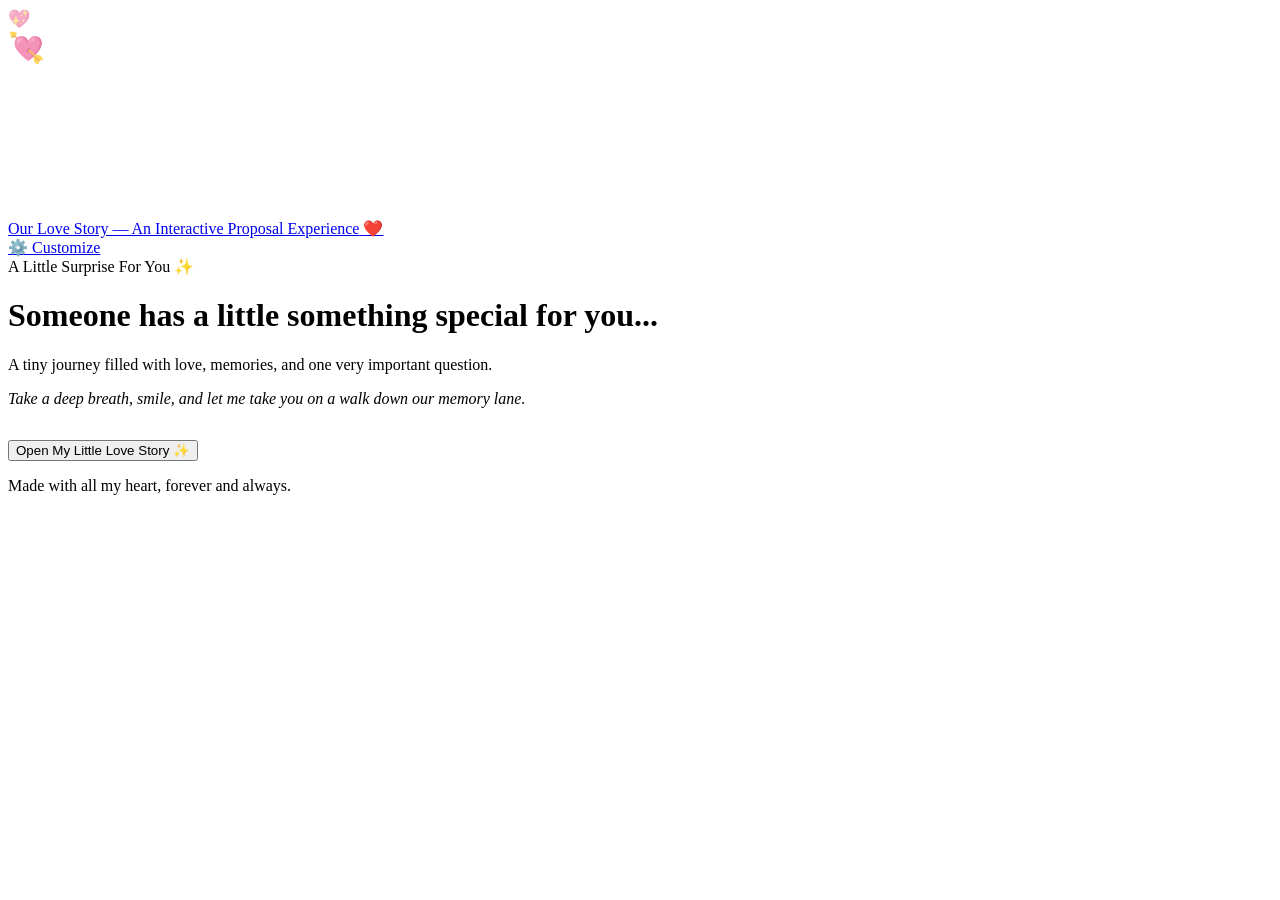
==== commit bc2b3ec0: "Change stylesheet link from style.css to index.css" ====
--- a/index.html
+++ b/index.html
@@ -15,7 +15,7 @@
   <link rel="preconnect" href="https://fonts.gstatic.com" crossorigin>
   <link href="https://fonts.googleapis.com/css2?family=Alex+Brush&family=Bad+Script&family=Caveat:wght@400;600;700&family=Cinzel:wght@400;600;700&family=Cormorant+Garamond:ital,wght@0,400;0,600;0,700;1,400;1,600&family=Dancing+Script:wght@400;600;700&family=Great+Vibes&family=Inter:wght@300;400;500;600&family=Marck+Script&family=Montserrat:wght@300;400;500;600&family=Nunito:wght@300;400;500;600&family=Pacifico&family=Parisienne&family=Playfair+Display:ital,wght@0,400;0,600;0,700;1,400&family=Poppins:wght@300;400;500;600;700&family=Quicksand:wght@400;500;600;700&display=swap" rel="stylesheet">
 
-  <link rel="stylesheet" href="/style.css">
+  <link rel="stylesheet" href="/index.css">
 </head>
 <body>
   <!-- Ambient Romantic Backdrop -->
--- a/index.css
+++ b/index.css
@@ -0,0 +1 @@
+@import "tailwindcss";
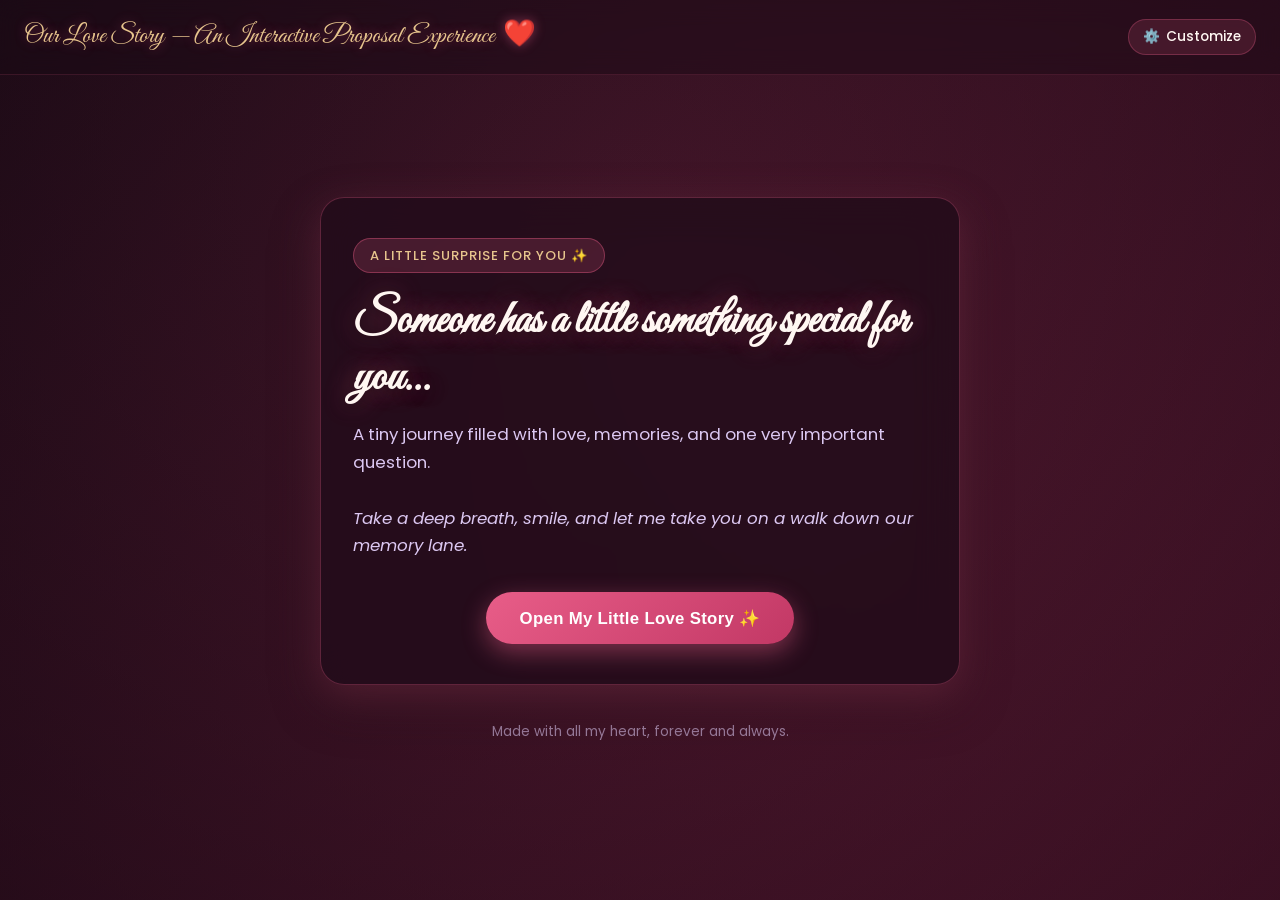
==== commit a304b1d1: "Change stylesheet link from index.css to style.css" ====
--- a/index.html
+++ b/index.html
@@ -15,7 +15,7 @@
   <link rel="preconnect" href="https://fonts.gstatic.com" crossorigin>
   <link href="https://fonts.googleapis.com/css2?family=Alex+Brush&family=Bad+Script&family=Caveat:wght@400;600;700&family=Cinzel:wght@400;600;700&family=Cormorant+Garamond:ital,wght@0,400;0,600;0,700;1,400;1,600&family=Dancing+Script:wght@400;600;700&family=Great+Vibes&family=Inter:wght@300;400;500;600&family=Marck+Script&family=Montserrat:wght@300;400;500;600&family=Nunito:wght@300;400;500;600&family=Pacifico&family=Parisienne&family=Playfair+Display:ital,wght@0,400;0,600;0,700;1,400&family=Poppins:wght@300;400;500;600;700&family=Quicksand:wght@400;500;600;700&display=swap" rel="stylesheet">
 
-  <link rel="stylesheet" href="/index.css">
+  <link rel="stylesheet" href="/style.css">
 </head>
 <body>
   <!-- Ambient Romantic Backdrop -->
--- a/style.css
+++ b/style.css
@@ -0,0 +1,1339 @@
+/**
+ * @license
+ * SPDX-License-Identifier: Apache-2.0
+ * 
+ * Our Love Story — Stylesheet
+ * Elegant, cinematic romantic theme system with dynamic CSS variables,
+ * responsive mobile-first typography, heart particles, glassmorphism,
+ * interactive proposal controls, and a dedicated admin control center.
+ */
+
+@import url('https://fonts.googleapis.com/css2?family=Alex+Brush&family=Bad+Script&family=Caveat:wght@400;600;700&family=Cinzel:wght@400;600;700&family=Cormorant+Garamond:ital,wght@0,400;0,600;0,700;1,400;1,600&family=Dancing+Script:wght@400;600;700&family=Great+Vibes&family=Inter:wght@300;400;500;600&family=Marck+Script&family=Montserrat:wght@300;400;500;600&family=Nunito:wght@300;400;500;600&family=Pacifico&family=Parisienne&family=Playfair+Display:ital,wght@0,400;0,600;0,700;1,400&family=Poppins:wght@300;400;500;600;700&family=Quicksand:wght@400;500;600;700&display=swap');
+
+:root {
+  /* Dynamic Romantic Theme Variables */
+  --bg-primary: #190914;
+  --bg-secondary: #54152E;
+  --accent-color: #E85D88;
+  --accent-glow: rgba(232, 93, 136, 0.45);
+  --accent-hover: #f0749c;
+  --card-bg: rgba(35, 12, 27, 0.82);
+  --card-border: rgba(232, 93, 136, 0.3);
+  --text-primary: #FFF7F2;
+  --text-secondary: #E7C58D;
+  --text-muted: #DCC8F2;
+  --font-heading: 'Great Vibes', cursive;
+  --font-body: 'Poppins', -apple-system, BlinkMacSystemFont, 'Segoe UI', Roboto, sans-serif;
+  --font-letter: 'Cormorant Garamond', Georgia, serif;
+  --gradient-direction: 135deg;
+  --bg-overlay-opacity: 0.65;
+  --card-radius: 24px;
+  --button-radius: 9999px;
+  --shadow-glow: 0 12px 40px rgba(232, 93, 136, 0.25);
+  --transition-smooth: cubic-bezier(0.25, 0.8, 0.25, 1);
+}
+
+/* Base reset & box sizing */
+*, *::before, *::after {
+  box-sizing: border-box;
+  margin: 0;
+  padding: 0;
+}
+
+html, body {
+  width: 100%;
+  min-height: 100%;
+  overflow-x: hidden;
+  background-color: var(--bg-primary);
+  color: var(--text-primary);
+  font-family: var(--font-body);
+  font-size: 16px;
+  line-height: 1.6;
+  -webkit-font-smoothing: antialiased;
+  -moz-osx-font-smoothing: grayscale;
+}
+
+body {
+  position: relative;
+  display: flex;
+  flex-direction: column;
+}
+
+/* Background canvas / ambient atmosphere */
+.romantic-backdrop {
+  position: fixed;
+  inset: 0;
+  z-index: 0;
+  pointer-events: none;
+  background: linear-gradient(var(--gradient-direction), var(--bg-primary) 0%, var(--bg-secondary) 100%);
+  background-size: cover;
+  background-position: center;
+  transition: background 0.6s ease;
+}
+
+.romantic-backdrop-overlay {
+  position: absolute;
+  inset: 0;
+  background: radial-gradient(circle at 50% 30%, rgba(232, 93, 136, 0.15) 0%, rgba(25, 9, 20, 0.7) 100%);
+  opacity: var(--bg-overlay-opacity);
+  pointer-events: none;
+}
+
+/* Floating / falling heart particle container */
+.heart-particle-container {
+  position: fixed;
+  inset: 0;
+  overflow: hidden;
+  z-index: 1;
+  pointer-events: none;
+}
+
+.heart-particle {
+  position: absolute;
+  color: var(--accent-color);
+  user-select: none;
+  pointer-events: none;
+  opacity: 0.7;
+  filter: drop-shadow(0 0 6px var(--accent-glow));
+  will-change: transform, opacity;
+}
+
+@keyframes fallHeart {
+  0% {
+    transform: translateY(-50px) rotate(0deg) scale(0.8);
+    opacity: 0;
+  }
+  15% {
+    opacity: 0.8;
+  }
+  85% {
+    opacity: 0.8;
+  }
+  100% {
+    transform: translateY(105vh) rotate(360deg) scale(1.1);
+    opacity: 0;
+  }
+}
+
+@keyframes floatHeart {
+  0% {
+    transform: translateY(105vh) rotate(0deg) scale(0.8);
+    opacity: 0;
+  }
+  15% {
+    opacity: 0.85;
+  }
+  85% {
+    opacity: 0.85;
+  }
+  100% {
+    transform: translateY(-50px) rotate(-360deg) scale(1.2);
+    opacity: 0;
+  }
+}
+
+/* Top utility bar */
+.experience-header {
+  position: fixed;
+  top: 0;
+  left: 0;
+  right: 0;
+  z-index: 40;
+  display: flex;
+  align-items: center;
+  justify-content: space-between;
+  padding: 16px 24px;
+  background: rgba(25, 9, 20, 0.45);
+  backdrop-filter: blur(12px);
+  -webkit-backdrop-filter: blur(12px);
+  border-bottom: 1px solid rgba(232, 93, 136, 0.15);
+}
+
+.header-brand {
+  font-family: var(--font-heading);
+  font-size: 1.65rem;
+  color: var(--text-secondary);
+  text-shadow: 0 0 12px var(--accent-glow);
+  display: flex;
+  align-items: center;
+  gap: 8px;
+  text-decoration: none;
+}
+
+.header-actions {
+  display: flex;
+  align-items: center;
+  gap: 12px;
+}
+
+.header-link-btn {
+  background: rgba(232, 93, 136, 0.15);
+  color: var(--text-primary);
+  border: 1px solid rgba(232, 93, 136, 0.3);
+  padding: 6px 14px;
+  border-radius: 9999px;
+  font-size: 0.85rem;
+  font-weight: 500;
+  text-decoration: none;
+  display: inline-flex;
+  align-items: center;
+  gap: 6px;
+  transition: all 0.25s ease;
+}
+
+.header-link-btn:hover {
+  background: var(--accent-color);
+  color: #fff;
+  border-color: var(--accent-color);
+  transform: translateY(-1px);
+  box-shadow: 0 4px 14px var(--accent-glow);
+}
+
+/* Main app container */
+.app-container {
+  position: relative;
+  z-index: 10;
+  width: 100%;
+  max-width: 680px;
+  margin: 0 auto;
+  padding: 88px 20px 48px 20px;
+  display: flex;
+  flex-direction: column;
+  min-height: 100vh;
+  justify-content: center;
+}
+
+/* Journey Progress Indicator */
+.journey-progress-wrap {
+  width: 100%;
+  margin-bottom: 24px;
+  display: flex;
+  flex-direction: column;
+  gap: 8px;
+}
+
+.journey-progress-bar-bg {
+  width: 100%;
+  height: 6px;
+  background: rgba(255, 255, 255, 0.12);
+  border-radius: 999px;
+  overflow: hidden;
+  box-shadow: inset 0 1px 3px rgba(0, 0, 0, 0.4);
+}
+
+.journey-progress-bar-fill {
+  height: 100%;
+  background: linear-gradient(90deg, var(--accent-color), var(--text-secondary));
+  border-radius: 999px;
+  width: 0%;
+  transition: width 0.5s cubic-bezier(0.34, 1.56, 0.64, 1);
+  box-shadow: 0 0 10px var(--accent-glow);
+}
+
+.journey-progress-text {
+  display: flex;
+  justify-content: space-between;
+  font-size: 0.78rem;
+  color: var(--text-muted);
+  font-weight: 400;
+  letter-spacing: 0.5px;
+}
+
+/* Glassmorphic Romance Card */
+.romance-card {
+  position: relative;
+  background: var(--card-bg);
+  backdrop-filter: blur(20px);
+  -webkit-backdrop-filter: blur(20px);
+  border: 1px solid var(--card-border);
+  border-radius: var(--card-radius);
+  padding: 40px 32px;
+  box-shadow: var(--shadow-glow), 0 20px 50px rgba(0, 0, 0, 0.4);
+  transition: transform 0.4s var(--transition-smooth), opacity 0.4s ease;
+  animation: cardFadeIn 0.55s cubic-bezier(0.16, 1, 0.3, 1) forwards;
+}
+
+@keyframes cardFadeIn {
+  from {
+    opacity: 0;
+    transform: translateY(18px) scale(0.98);
+  }
+  to {
+    opacity: 1;
+    transform: translateY(0) scale(1);
+  }
+}
+
+/* Card Badge */
+.romance-badge {
+  display: inline-flex;
+  align-items: center;
+  gap: 6px;
+  padding: 6px 16px;
+  background: rgba(232, 93, 136, 0.18);
+  border: 1px solid rgba(232, 93, 136, 0.4);
+  border-radius: 999px;
+  font-size: 0.82rem;
+  font-weight: 500;
+  color: var(--text-secondary);
+  text-transform: uppercase;
+  letter-spacing: 1px;
+  margin-bottom: 20px;
+}
+
+/* Typography styles */
+.romance-title {
+  font-family: var(--font-heading);
+  font-size: 2.85rem;
+  line-height: 1.25;
+  color: var(--text-primary);
+  margin-bottom: 14px;
+  text-shadow: 0 2px 14px rgba(0, 0, 0, 0.5), 0 0 24px var(--accent-glow);
+}
+
+.romance-subtitle {
+  font-size: 1.05rem;
+  color: var(--text-muted);
+  line-height: 1.65;
+  margin-bottom: 28px;
+}
+
+.romance-image-wrapper {
+  margin: 0 auto 28px auto;
+  max-width: 240px;
+  max-height: 240px;
+  border-radius: 20px;
+  overflow: hidden;
+  border: 3px solid rgba(232, 93, 136, 0.4);
+  box-shadow: 0 10px 30px rgba(0, 0, 0, 0.4), 0 0 20px var(--accent-glow);
+  display: flex;
+  align-items: center;
+  justify-content: center;
+  background: rgba(0, 0, 0, 0.2);
+}
+
+.romance-image {
+  width: 100%;
+  height: 100%;
+  object-fit: cover;
+  transition: transform 0.4s ease;
+}
+
+.romance-image:hover {
+  transform: scale(1.04);
+}
+
+/* Form inputs */
+.romance-input-group {
+  margin-bottom: 28px;
+  text-align: left;
+}
+
+.romance-label {
+  display: block;
+  font-size: 0.9rem;
+  font-weight: 500;
+  color: var(--text-secondary);
+  margin-bottom: 8px;
+}
+
+.romance-input, .romance-textarea {
+  width: 100%;
+  background: rgba(25, 9, 20, 0.65);
+  border: 1.5px solid rgba(232, 93, 136, 0.35);
+  border-radius: 16px;
+  padding: 16px 20px;
+  font-size: 1.02rem;
+  color: var(--text-primary);
+  font-family: var(--font-body);
+  outline: none;
+  transition: all 0.25s ease;
+  box-shadow: inset 0 2px 4px rgba(0, 0, 0, 0.25);
+}
+
+.romance-input:focus, .romance-textarea:focus {
+  border-color: var(--accent-color);
+  background: rgba(25, 9, 20, 0.85);
+  box-shadow: 0 0 16px var(--accent-glow), inset 0 2px 4px rgba(0, 0, 0, 0.3);
+}
+
+.romance-input::placeholder, .romance-textarea::placeholder {
+  color: rgba(220, 200, 242, 0.45);
+}
+
+.romance-textarea {
+  min-height: 130px;
+  resize: vertical;
+  line-height: 1.6;
+}
+
+.input-validation-msg {
+  display: flex;
+  align-items: center;
+  gap: 6px;
+  margin-top: 8px;
+  font-size: 0.84rem;
+  color: #ff85a1;
+  opacity: 0;
+  transform: translateY(-4px);
+  transition: all 0.25s ease;
+}
+
+.input-validation-msg.visible {
+  opacity: 1;
+  transform: translateY(0);
+}
+
+/* Option choices list */
+.romance-options-list {
+  display: flex;
+  flex-direction: column;
+  gap: 14px;
+  margin-bottom: 30px;
+  text-align: left;
+}
+
+.romance-option-btn {
+  background: rgba(45, 16, 35, 0.6);
+  border: 1.5px solid rgba(232, 93, 136, 0.25);
+  border-radius: 16px;
+  padding: 16px 20px;
+  color: var(--text-primary);
+  font-size: 1rem;
+  font-weight: 500;
+  text-align: left;
+  cursor: pointer;
+  display: flex;
+  align-items: center;
+  gap: 14px;
+  transition: all 0.28s cubic-bezier(0.16, 1, 0.3, 1);
+  user-select: none;
+}
+
+.romance-option-btn:hover {
+  background: rgba(232, 93, 136, 0.15);
+  border-color: var(--accent-color);
+  transform: translateX(4px);
+  box-shadow: 0 4px 14px rgba(232, 93, 136, 0.2);
+}
+
+.romance-option-btn.selected {
+  background: linear-gradient(90deg, rgba(232, 93, 136, 0.35), rgba(84, 21, 46, 0.5));
+  border-color: var(--accent-color);
+  box-shadow: 0 0 18px var(--accent-glow);
+  color: #FFF;
+}
+
+.romance-option-emoji {
+  font-size: 1.5rem;
+  flex-shrink: 0;
+}
+
+.romance-option-text {
+  flex-grow: 1;
+  line-height: 1.4;
+}
+
+.romance-option-check {
+  font-size: 1.1rem;
+  color: var(--accent-color);
+  opacity: 0;
+  transition: opacity 0.2s ease;
+}
+
+.romance-option-btn.selected .romance-option-check {
+  opacity: 1;
+}
+
+/* Action button bar */
+.romance-actions {
+  display: flex;
+  align-items: center;
+  justify-content: space-between;
+  gap: 16px;
+  margin-top: 10px;
+}
+
+.btn-primary {
+  background: linear-gradient(135deg, var(--accent-color), #c23865);
+  color: #FFF;
+  border: none;
+  border-radius: var(--button-radius);
+  padding: 15px 34px;
+  font-size: 1.05rem;
+  font-weight: 600;
+  letter-spacing: 0.3px;
+  cursor: pointer;
+  box-shadow: 0 8px 24px var(--accent-glow);
+  transition: all 0.28s var(--transition-smooth);
+  display: inline-flex;
+  align-items: center;
+  justify-content: center;
+  gap: 10px;
+  text-decoration: none;
+  min-height: 52px;
+}
+
+.btn-primary:hover:not(:disabled) {
+  transform: translateY(-2px);
+  box-shadow: 0 12px 30px rgba(232, 93, 136, 0.55);
+  filter: brightness(1.08);
+}
+
+.btn-primary:active:not(:disabled) {
+  transform: translateY(1px);
+}
+
+.btn-primary:disabled {
+  opacity: 0.5;
+  cursor: not-allowed;
+  transform: none;
+  box-shadow: none;
+}
+
+.btn-secondary {
+  background: rgba(255, 255, 255, 0.08);
+  color: var(--text-muted);
+  border: 1px solid rgba(255, 255, 255, 0.15);
+  border-radius: var(--button-radius);
+  padding: 14px 26px;
+  font-size: 0.95rem;
+  font-weight: 500;
+  cursor: pointer;
+  transition: all 0.25s ease;
+  display: inline-flex;
+  align-items: center;
+  justify-content: center;
+  gap: 8px;
+  min-height: 52px;
+}
+
+.btn-secondary:hover {
+  background: rgba(255, 255, 255, 0.16);
+  color: var(--text-primary);
+  border-color: rgba(232, 93, 136, 0.4);
+}
+
+/* Love Letter Paper Presentation */
+.love-letter-envelope {
+  position: relative;
+  background: #FFFBF7;
+  color: #3D1D2B;
+  border-radius: 18px;
+  padding: 42px 34px;
+  box-shadow: 0 15px 45px rgba(0, 0, 0, 0.5), inset 0 0 60px rgba(231, 197, 141, 0.15);
+  border: 1px solid #EADBCE;
+  font-family: var(--font-letter);
+  text-align: left;
+  line-height: 1.8;
+  margin-bottom: 28px;
+  background-image: 
+    linear-gradient(rgba(224, 210, 196, 0.12) 1px, transparent 1px);
+  background-size: 100% 2.2rem;
+}
+
+.letter-header {
+  border-bottom: 1.5px solid #E6D5C7;
+  padding-bottom: 16px;
+  margin-bottom: 24px;
+  display: flex;
+  justify-content: space-between;
+  align-items: baseline;
+  flex-wrap: wrap;
+  gap: 8px;
+}
+
+.letter-title {
+  font-family: var(--font-heading);
+  font-size: 2.3rem;
+  color: #54152E;
+  margin: 0;
+  line-height: 1.1;
+}
+
+.letter-date {
+  font-size: 1rem;
+  font-style: italic;
+  color: #8C596F;
+}
+
+.letter-opening {
+  font-size: 1.25rem;
+  font-weight: 600;
+  color: #54152E;
+  margin-bottom: 18px;
+}
+
+.letter-body {
+  font-size: 1.22rem;
+  white-space: pre-line;
+  color: #3D1D2B;
+  margin-bottom: 24px;
+}
+
+.letter-closing {
+  font-size: 1.2rem;
+  font-style: italic;
+  color: #54152E;
+  margin-top: 18px;
+}
+
+.letter-signature {
+  font-family: var(--font-heading);
+  font-size: 2.2rem;
+  color: #8C1C40;
+  margin-top: 4px;
+}
+
+/* Proposal Screen & Evasive No Button */
+.proposal-box {
+  margin: 32px 0 20px 0;
+}
+
+.proposal-question-text {
+  font-family: var(--font-heading);
+  font-size: 3.4rem;
+  color: #FFD6E3;
+  text-shadow: 0 0 25px var(--accent-glow), 0 2px 10px rgba(0, 0, 0, 0.6);
+  line-height: 1.2;
+  margin: 16px 0;
+}
+
+.proposal-arena {
+  position: relative;
+  width: 100%;
+  min-height: 140px;
+  margin-top: 28px;
+  display: flex;
+  align-items: center;
+  justify-content: center;
+  gap: 20px;
+  flex-wrap: wrap;
+}
+
+.btn-proposal-yes {
+  background: linear-gradient(135deg, #FF4081, #D81B60);
+  color: #FFF;
+  border: none;
+  border-radius: 999px;
+  padding: 18px 42px;
+  font-size: 1.35rem;
+  font-weight: 700;
+  cursor: pointer;
+  box-shadow: 0 10px 30px rgba(255, 64, 129, 0.5), 0 0 20px rgba(255, 64, 129, 0.4);
+  transition: all 0.28s ease;
+  display: inline-flex;
+  align-items: center;
+  gap: 12px;
+  z-index: 5;
+  animation: pulseYes 2s infinite ease-in-out;
+}
+
+@keyframes pulseYes {
+  0%, 100% {
+    transform: scale(1);
+    box-shadow: 0 10px 30px rgba(255, 64, 129, 0.5), 0 0 20px rgba(255, 64, 129, 0.4);
+  }
+  50% {
+    transform: scale(1.05);
+    box-shadow: 0 14px 40px rgba(255, 64, 129, 0.7), 0 0 30px rgba(255, 64, 129, 0.6);
+  }
+}
+
+.btn-proposal-yes:hover {
+  transform: scale(1.08) translateY(-2px);
+}
+
+.btn-proposal-no {
+  background: rgba(255, 255, 255, 0.12);
+  color: var(--text-muted);
+  border: 1px solid rgba(255, 255, 255, 0.25);
+  border-radius: 999px;
+  padding: 14px 30px;
+  font-size: 1.05rem;
+  font-weight: 500;
+  cursor: pointer;
+  transition: transform 0.22s cubic-bezier(0.18, 0.89, 0.32, 1.28), opacity 0.2s;
+  user-select: none;
+  z-index: 6;
+  white-space: nowrap;
+}
+
+.evasive-toast {
+  position: absolute;
+  bottom: -40px;
+  left: 50%;
+  transform: translateX(-50%);
+  background: rgba(25, 9, 20, 0.95);
+  border: 1px solid var(--accent-color);
+  color: var(--text-secondary);
+  padding: 6px 14px;
+  border-radius: 20px;
+  font-size: 0.85rem;
+  opacity: 0;
+  pointer-events: none;
+  transition: all 0.3s ease;
+  white-space: nowrap;
+  box-shadow: 0 4px 15px rgba(0, 0, 0, 0.5);
+}
+
+.evasive-toast.active {
+  opacity: 1;
+  bottom: -28px;
+}
+
+/* Celebration Screen */
+.celebration-box {
+  text-align: center;
+  padding: 20px 0;
+}
+
+.celebration-ring {
+  font-size: 5rem;
+  display: inline-block;
+  margin-bottom: 12px;
+  animation: ringBounce 1.5s infinite alternate ease-in-out;
+  filter: drop-shadow(0 0 25px rgba(231, 197, 141, 0.6));
+}
+
+@keyframes ringBounce {
+  0% { transform: translateY(0) rotate(0deg) scale(1); }
+  100% { transform: translateY(-12px) rotate(8deg) scale(1.1); }
+}
+
+.celebration-title {
+  font-family: var(--font-heading);
+  font-size: 3.2rem;
+  color: var(--text-secondary);
+  text-shadow: 0 0 20px var(--accent-glow);
+  margin-bottom: 12px;
+  line-height: 1.2;
+}
+
+.celebration-message {
+  font-size: 1.15rem;
+  color: var(--text-primary);
+  line-height: 1.7;
+  max-width: 540px;
+  margin: 0 auto 32px auto;
+}
+
+/* Social media sharing buttons */
+.social-buttons-wrap {
+  display: flex;
+  flex-direction: column;
+  gap: 12px;
+  margin: 24px 0 16px 0;
+}
+
+.btn-social {
+  padding: 14px 24px;
+  border-radius: 999px;
+  font-weight: 600;
+  font-size: 0.95rem;
+  text-decoration: none;
+  display: inline-flex;
+  align-items: center;
+  justify-content: center;
+  gap: 10px;
+  transition: all 0.25s ease;
+  border: none;
+}
+
+.btn-social-whatsapp {
+  background: #25D366;
+  color: #FFFFFF;
+  box-shadow: 0 6px 20px rgba(37, 211, 102, 0.35);
+}
+
+.btn-social-whatsapp:hover {
+  background: #20bd5a;
+  transform: translateY(-2px);
+  box-shadow: 0 8px 25px rgba(37, 211, 102, 0.5);
+}
+
+.btn-social-instagram {
+  background: linear-gradient(45deg, #f09433, #e6683c, #dc2743, #cc2366, #bc1888);
+  color: #FFFFFF;
+  box-shadow: 0 6px 20px rgba(220, 39, 67, 0.35);
+}
+
+.btn-social-instagram:hover {
+  transform: translateY(-2px);
+  filter: brightness(1.1);
+  box-shadow: 0 8px 25px rgba(220, 39, 67, 0.5);
+}
+
+/* Footer note */
+.app-footer {
+  margin-top: 36px;
+  text-align: center;
+  font-size: 0.85rem;
+  color: rgba(220, 200, 242, 0.6);
+}
+
+/* Canvas Confetti */
+#confetti-canvas {
+  position: fixed;
+  inset: 0;
+  width: 100vw;
+  height: 100vh;
+  pointer-events: none;
+  z-index: 99;
+}
+
+/* =========================================================================
+   ADMIN PANEL STYLES
+   ========================================================================= */
+.admin-body {
+  background-color: #12060F;
+  color: #F7EBF2;
+}
+
+.admin-layout {
+  display: flex;
+  min-height: 100vh;
+  position: relative;
+  z-index: 10;
+}
+
+/* Admin Sidebar */
+.admin-sidebar {
+  width: 270px;
+  background: #1B0A17;
+  border-right: 1px solid rgba(232, 93, 136, 0.2);
+  display: flex;
+  flex-direction: column;
+  position: fixed;
+  top: 0;
+  bottom: 0;
+  left: 0;
+  z-index: 50;
+  overflow-y: auto;
+  transition: transform 0.3s ease;
+}
+
+.admin-sidebar-header {
+  padding: 24px 20px;
+  border-bottom: 1px solid rgba(232, 93, 136, 0.15);
+}
+
+.admin-brand-title {
+  font-family: var(--font-heading);
+  font-size: 1.8rem;
+  color: var(--text-secondary);
+  line-height: 1.1;
+  margin-bottom: 4px;
+}
+
+.admin-brand-subtitle {
+  font-size: 0.78rem;
+  color: var(--text-muted);
+  text-transform: uppercase;
+  letter-spacing: 1px;
+}
+
+.admin-nav {
+  padding: 16px 12px;
+  display: flex;
+  flex-direction: column;
+  gap: 4px;
+  flex-grow: 1;
+}
+
+.admin-nav-item {
+  display: flex;
+  align-items: center;
+  gap: 12px;
+  padding: 11px 16px;
+  color: #DCC8F2;
+  border-radius: 12px;
+  font-size: 0.92rem;
+  font-weight: 500;
+  text-decoration: none;
+  transition: all 0.2s ease;
+  cursor: pointer;
+  border: 1px solid transparent;
+}
+
+.admin-nav-item:hover {
+  background: rgba(232, 93, 136, 0.12);
+  color: #FFF;
+}
+
+.admin-nav-item.active {
+  background: rgba(232, 93, 136, 0.22);
+  color: #FFF;
+  border-color: rgba(232, 93, 136, 0.4);
+  box-shadow: 0 4px 12px rgba(232, 93, 136, 0.15);
+}
+
+.admin-nav-icon {
+  font-size: 1.2rem;
+}
+
+.admin-sidebar-footer {
+  padding: 16px 20px;
+  border-top: 1px solid rgba(232, 93, 136, 0.15);
+  font-size: 0.8rem;
+  color: rgba(220, 200, 242, 0.5);
+}
+
+/* Admin Main Content Area */
+.admin-main {
+  flex-grow: 1;
+  margin-left: 270px;
+  padding: 32px 40px 100px 40px;
+  max-width: 1200px;
+}
+
+.admin-top-bar {
+  display: flex;
+  justify-content: space-between;
+  align-items: center;
+  margin-bottom: 28px;
+  flex-wrap: wrap;
+  gap: 16px;
+}
+
+.admin-view-title {
+  font-size: 1.75rem;
+  font-weight: 700;
+  color: #FFF;
+}
+
+.admin-top-actions {
+  display: flex;
+  align-items: center;
+  gap: 12px;
+}
+
+/* Save Bar floating / pinned */
+.admin-save-bar {
+  position: fixed;
+  bottom: 0;
+  left: 270px;
+  right: 0;
+  background: rgba(27, 10, 23, 0.95);
+  backdrop-filter: blur(12px);
+  border-top: 1px solid rgba(232, 93, 136, 0.3);
+  padding: 16px 40px;
+  display: flex;
+  justify-content: space-between;
+  align-items: center;
+  z-index: 45;
+  box-shadow: 0 -8px 25px rgba(0, 0, 0, 0.5);
+}
+
+.save-status-text {
+  font-size: 0.9rem;
+  display: flex;
+  align-items: center;
+  gap: 8px;
+  color: var(--text-muted);
+}
+
+.save-status-indicator {
+  width: 10px;
+  height: 10px;
+  border-radius: 50%;
+  background: #10B981;
+}
+
+.save-status-indicator.dirty {
+  background: #F59E0B;
+  animation: pulseDot 1s infinite alternate;
+}
+
+@keyframes pulseDot {
+  from { opacity: 0.5; }
+  to { opacity: 1; }
+}
+
+/* Admin cards & form elements */
+.admin-card {
+  background: #1F0C1B;
+  border: 1px solid rgba(232, 93, 136, 0.2);
+  border-radius: 18px;
+  padding: 28px;
+  margin-bottom: 24px;
+  box-shadow: 0 8px 30px rgba(0, 0, 0, 0.35);
+}
+
+.admin-card-header {
+  display: flex;
+  justify-content: space-between;
+  align-items: center;
+  margin-bottom: 20px;
+  padding-bottom: 12px;
+  border-bottom: 1px solid rgba(232, 93, 136, 0.12);
+}
+
+.admin-card-title {
+  font-size: 1.25rem;
+  font-weight: 600;
+  color: var(--text-secondary);
+}
+
+.admin-form-group {
+  margin-bottom: 20px;
+}
+
+.admin-form-label {
+  display: block;
+  font-size: 0.88rem;
+  font-weight: 500;
+  color: #E7C58D;
+  margin-bottom: 6px;
+}
+
+.admin-form-hint {
+  font-size: 0.78rem;
+  color: rgba(220, 200, 242, 0.6);
+  margin-top: 4px;
+}
+
+.admin-input, .admin-select, .admin-textarea {
+  width: 100%;
+  background: #140611;
+  border: 1.5px solid rgba(232, 93, 136, 0.28);
+  border-radius: 12px;
+  padding: 12px 16px;
+  font-size: 0.95rem;
+  color: #FFF;
+  font-family: var(--font-body);
+  outline: none;
+  transition: border-color 0.2s;
+}
+
+.admin-input:focus, .admin-select:focus, .admin-textarea:focus {
+  border-color: var(--accent-color);
+  box-shadow: 0 0 10px rgba(232, 93, 136, 0.3);
+}
+
+.admin-textarea {
+  min-height: 110px;
+  resize: vertical;
+}
+
+/* Switch toggle */
+.admin-switch-wrap {
+  display: flex;
+  align-items: center;
+  justify-content: space-between;
+  padding: 10px 0;
+}
+
+.switch {
+  position: relative;
+  display: inline-block;
+  width: 50px;
+  height: 28px;
+}
+
+.switch input {
+  opacity: 0;
+  width: 0;
+  height: 0;
+}
+
+.slider {
+  position: absolute;
+  cursor: pointer;
+  inset: 0;
+  background-color: #331527;
+  transition: .3s;
+  border-radius: 34px;
+  border: 1px solid rgba(232, 93, 136, 0.3);
+}
+
+.slider:before {
+  position: absolute;
+  content: "";
+  height: 20px;
+  width: 20px;
+  left: 4px;
+  bottom: 3px;
+  background-color: white;
+  transition: .3s;
+  border-radius: 50%;
+}
+
+input:checked + .slider {
+  background-color: var(--accent-color);
+}
+
+input:checked + .slider:before {
+  transform: translateX(20px);
+}
+
+/* Question management list item card */
+.question-item-card {
+  background: #190915;
+  border: 1px solid rgba(232, 93, 136, 0.25);
+  border-radius: 14px;
+  padding: 18px 20px;
+  margin-bottom: 14px;
+  display: flex;
+  align-items: center;
+  justify-content: space-between;
+  gap: 16px;
+  transition: border-color 0.2s, transform 0.2s;
+}
+
+.question-item-card:hover {
+  border-color: rgba(232, 93, 136, 0.5);
+  transform: translateY(-2px);
+}
+
+.question-item-info {
+  flex-grow: 1;
+}
+
+.question-item-title {
+  font-weight: 600;
+  font-size: 1.02rem;
+  color: #FFF;
+  margin-bottom: 4px;
+}
+
+.question-item-meta {
+  font-size: 0.82rem;
+  color: var(--text-muted);
+  display: flex;
+  gap: 12px;
+}
+
+.question-item-controls {
+  display: flex;
+  align-items: center;
+  gap: 8px;
+}
+
+.admin-icon-btn {
+  background: rgba(255, 255, 255, 0.08);
+  border: 1px solid rgba(255, 255, 255, 0.15);
+  color: #FFF;
+  padding: 8px 12px;
+  border-radius: 8px;
+  cursor: pointer;
+  font-size: 0.85rem;
+  transition: all 0.2s;
+}
+
+.admin-icon-btn:hover {
+  background: rgba(232, 93, 136, 0.3);
+  border-color: var(--accent-color);
+}
+
+.admin-icon-btn.danger:hover {
+  background: rgba(239, 68, 68, 0.3);
+  border-color: #ef4444;
+}
+
+/* Grid layout for dashboard stats */
+.stats-grid {
+  display: grid;
+  grid-template-columns: repeat(auto-fit, minmax(200px, 1fr));
+  gap: 18px;
+  margin-bottom: 28px;
+}
+
+.stat-card {
+  background: #1F0C1B;
+  border: 1px solid rgba(232, 93, 136, 0.2);
+  border-radius: 16px;
+  padding: 20px;
+  display: flex;
+  flex-direction: column;
+}
+
+.stat-number {
+  font-size: 2.2rem;
+  font-weight: 700;
+  color: var(--text-secondary);
+}
+
+.stat-label {
+  font-size: 0.85rem;
+  color: var(--text-muted);
+}
+
+/* Toast alert notification */
+.toast-container {
+  position: fixed;
+  top: 24px;
+  right: 24px;
+  z-index: 100;
+  display: flex;
+  flex-direction: column;
+  gap: 10px;
+}
+
+.toast {
+  background: #1E0A1A;
+  border-left: 4px solid var(--accent-color);
+  border-top: 1px solid rgba(232, 93, 136, 0.3);
+  border-right: 1px solid rgba(232, 93, 136, 0.3);
+  border-bottom: 1px solid rgba(232, 93, 136, 0.3);
+  padding: 14px 20px;
+  border-radius: 8px;
+  box-shadow: 0 10px 30px rgba(0, 0, 0, 0.6);
+  font-size: 0.92rem;
+  color: #FFF;
+  display: flex;
+  align-items: center;
+  gap: 12px;
+  animation: slideToast 0.3s ease forwards;
+}
+
+@keyframes slideToast {
+  from { opacity: 0; transform: translateX(40px); }
+  to { opacity: 1; transform: translateX(0); }
+}
+
+/* Modal */
+.modal-backdrop {
+  position: fixed;
+  inset: 0;
+  background: rgba(0, 0, 0, 0.75);
+  backdrop-filter: blur(6px);
+  z-index: 90;
+  display: flex;
+  align-items: center;
+  justify-content: center;
+  padding: 20px;
+  opacity: 0;
+  pointer-events: none;
+  transition: opacity 0.25s ease;
+}
+
+.modal-backdrop.active {
+  opacity: 1;
+  pointer-events: auto;
+}
+
+.modal-content {
+  background: #1E0A1A;
+  border: 1px solid rgba(232, 93, 136, 0.35);
+  border-radius: 20px;
+  max-width: 600px;
+  width: 100%;
+  max-height: 90vh;
+  overflow-y: auto;
+  padding: 32px;
+  box-shadow: 0 20px 60px rgba(0, 0, 0, 0.7);
+  transform: scale(0.95);
+  transition: transform 0.25s ease;
+}
+
+.modal-backdrop.active .modal-content {
+  transform: scale(1);
+}
+
+.modal-header {
+  display: flex;
+  justify-content: space-between;
+  align-items: center;
+  margin-bottom: 20px;
+  border-bottom: 1px solid rgba(232, 93, 136, 0.2);
+  padding-bottom: 12px;
+}
+
+.modal-title {
+  font-size: 1.35rem;
+  font-weight: 600;
+  color: var(--text-secondary);
+}
+
+.modal-close-btn {
+  background: transparent;
+  border: none;
+  color: var(--text-muted);
+  font-size: 1.5rem;
+  cursor: pointer;
+}
+
+.modal-close-btn:hover {
+  color: #FFF;
+}
+
+/* Mobile Admin Toggle */
+.mobile-admin-toggle {
+  display: none;
+  background: rgba(232, 93, 136, 0.2);
+  border: 1px solid rgba(232, 93, 136, 0.3);
+  color: #FFF;
+  padding: 8px 12px;
+  border-radius: 8px;
+  font-size: 1.2rem;
+  cursor: pointer;
+}
+
+/* RESPONSIVE BREAKPOINTS */
+@media (max-width: 900px) {
+  .admin-sidebar {
+    transform: translateX(-100%);
+  }
+  .admin-sidebar.open {
+    transform: translateX(0);
+  }
+  .admin-main {
+    margin-left: 0;
+    padding: 24px 20px 100px 20px;
+  }
+  .admin-save-bar {
+    left: 0;
+    padding: 14px 20px;
+  }
+  .mobile-admin-toggle {
+    display: block;
+  }
+}
+
+@media (max-width: 600px) {
+  .romance-card {
+    padding: 30px 20px;
+    border-radius: 20px;
+  }
+  .romance-title {
+    font-size: 2.2rem;
+  }
+  .romance-subtitle {
+    font-size: 0.95rem;
+  }
+  .proposal-question-text {
+    font-size: 2.6rem;
+  }
+  .btn-proposal-yes {
+    padding: 16px 32px;
+    font-size: 1.15rem;
+  }
+  .love-letter-envelope {
+    padding: 30px 20px;
+  }
+  .letter-title {
+    font-size: 1.9rem;
+  }
+  .celebration-title {
+    font-size: 2.4rem;
+  }
+  .celebration-ring {
+    font-size: 3.8rem;
+  }
+  .admin-top-bar {
+    flex-direction: column;
+    align-items: flex-start;
+  }
+}
+
+@media (prefers-reduced-motion: reduce) {
+  *, ::before, ::after {
+    animation-duration: 0.01ms !important;
+    animation-iteration-count: 1 !important;
+    transition-duration: 0.01ms !important;
+  }
+  .heart-particle {
+    display: none !important;
+  }
+}
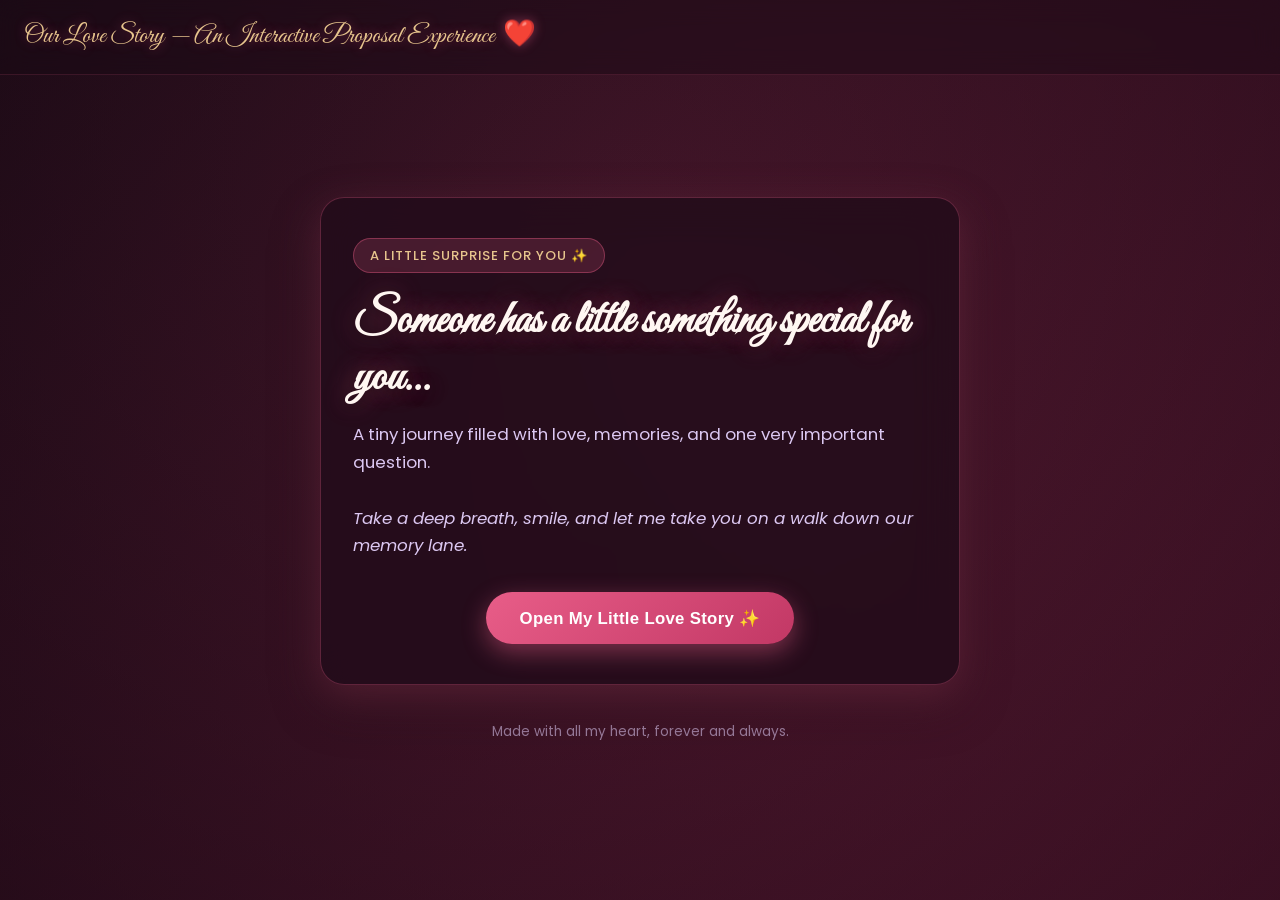
==== commit c9a813bb: "Remove header actions for customization Removed the header actions for customizing settings." ====
--- a/index.html
+++ b/index.html
@@ -15,7 +15,7 @@
   <link rel="preconnect" href="https://fonts.gstatic.com" crossorigin>
   <link href="https://fonts.googleapis.com/css2?family=Alex+Brush&family=Bad+Script&family=Caveat:wght@400;600;700&family=Cinzel:wght@400;600;700&family=Cormorant+Garamond:ital,wght@0,400;0,600;0,700;1,400;1,600&family=Dancing+Script:wght@400;600;700&family=Great+Vibes&family=Inter:wght@300;400;500;600&family=Marck+Script&family=Montserrat:wght@300;400;500;600&family=Nunito:wght@300;400;500;600&family=Pacifico&family=Parisienne&family=Playfair+Display:ital,wght@0,400;0,600;0,700;1,400&family=Poppins:wght@300;400;500;600;700&family=Quicksand:wght@400;500;600;700&display=swap" rel="stylesheet">
 
-  <link rel="stylesheet" href="/style.css">
+  <link rel="stylesheet" href="style.css">
 </head>
 <body>
   <!-- Ambient Romantic Backdrop -->
@@ -34,11 +34,6 @@
     <a href="index.html" class="header-brand" id="headerBrandTitle">
       <span>Our Love Story</span> <span>❤️</span>
     </a>
-    <div class="header-actions">
-      <a href="admin.html" class="header-link-btn" title="Open Customizer & Settings">
-        <span>⚙️</span> <span>Customize</span>
-      </a>
-    </div>
   </header>
 
   <!-- Main Proposal Experience Stage -->
@@ -66,7 +61,7 @@
   </main>
 
   <!-- Application Engine Scripts -->
-  <script src="/config.js"></script>
-  <script src="/script.js"></script>
+  <script src="config.js"></script>
+  <script src="script.js"></script>
 </body>
 </html>
